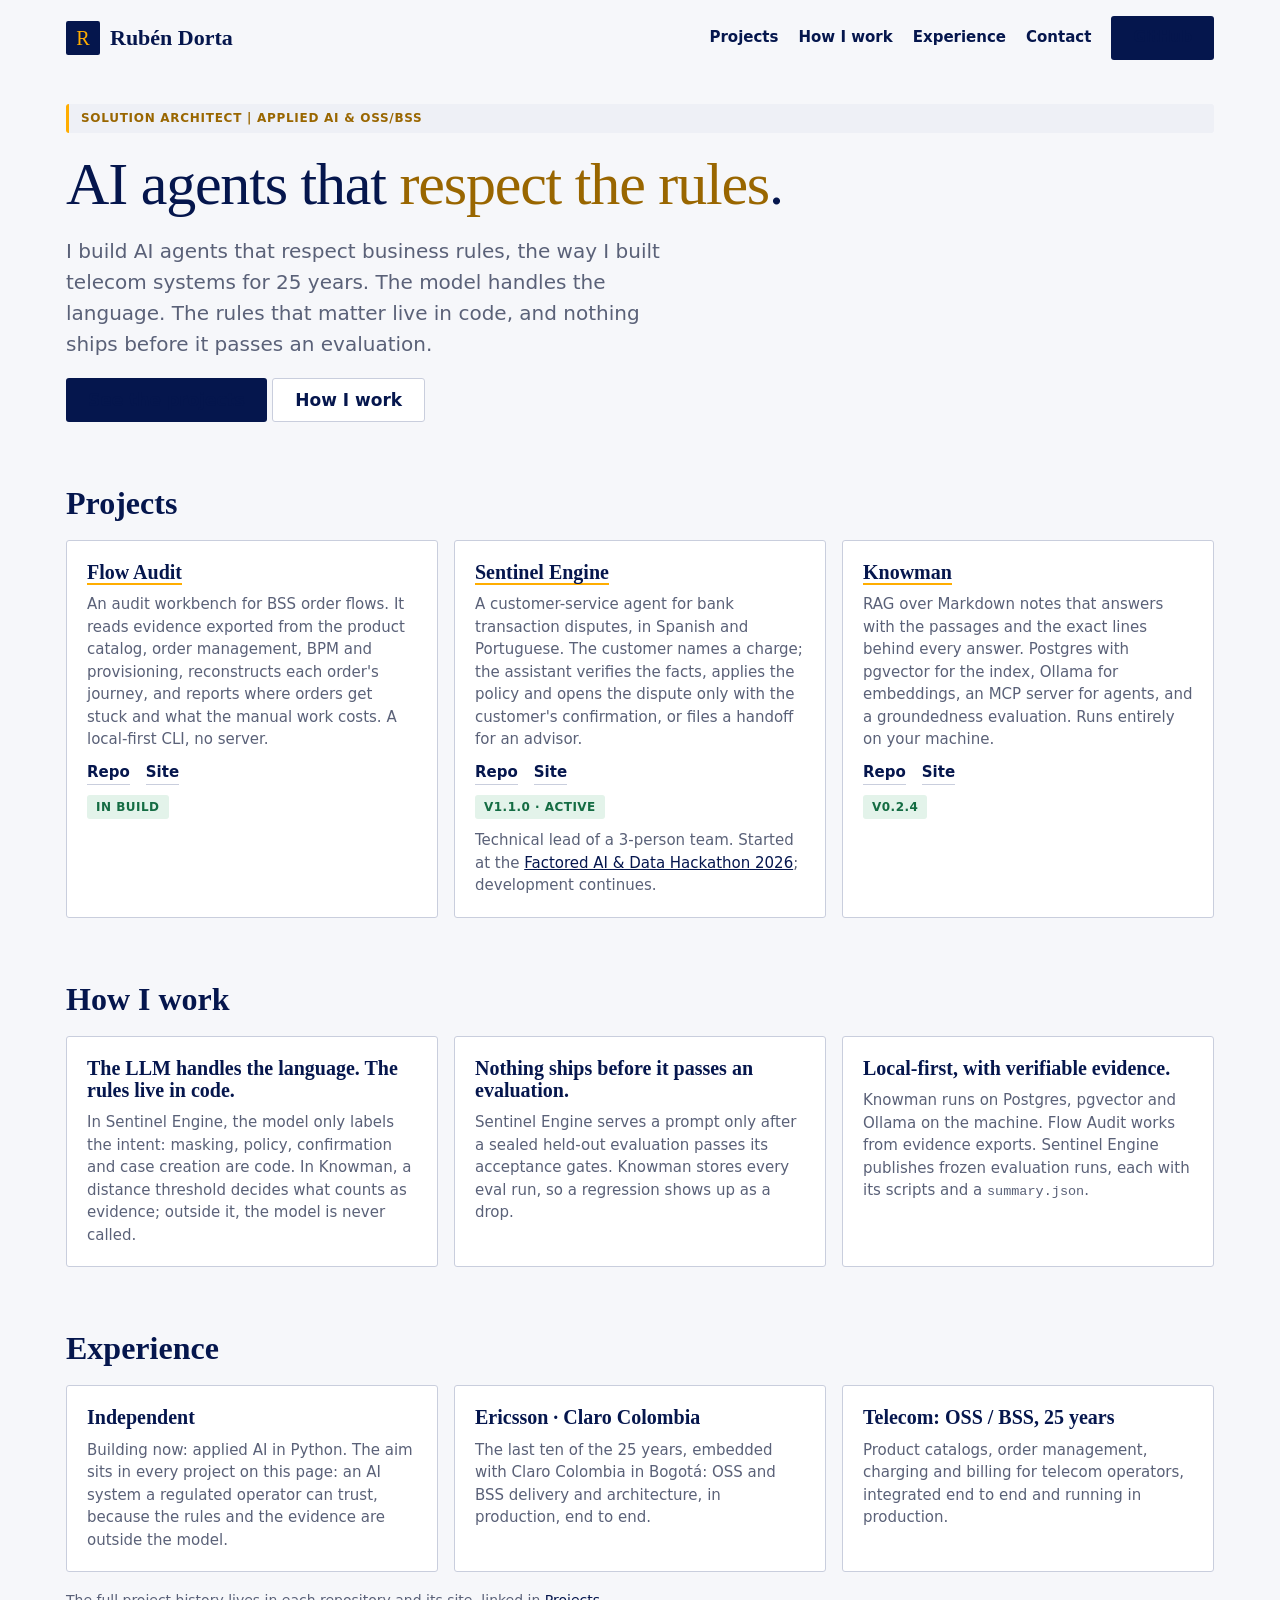
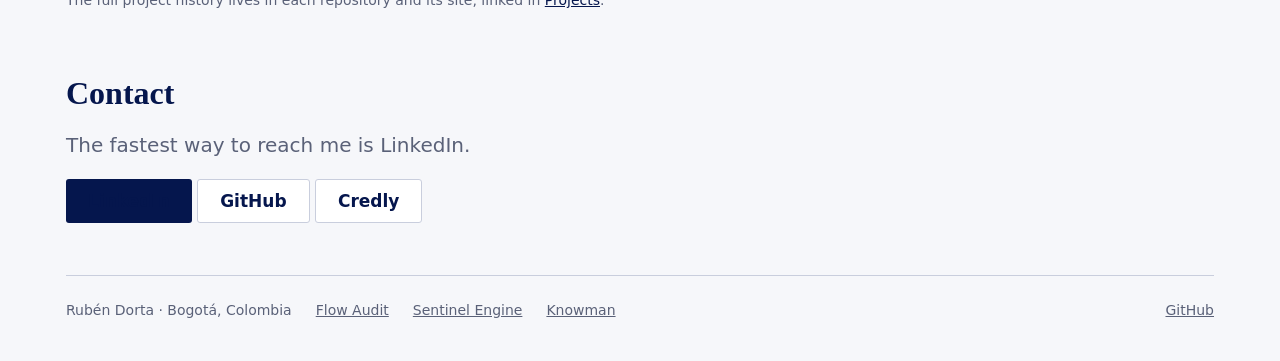
==== index.html @ 0e686899 "fix: correct paths, card order and wording on the personal site Review fixes: the README referenced " ====
<!doctype html>
<html lang="en">
<head>
<meta charset="utf-8">
<meta name="viewport" content="width=device-width, initial-scale=1">
<title>Rubén Dorta · Solution Architect | Applied AI &amp; OSS/BSS</title>
<meta name="description" content="Solution Architect in Bogotá. 25 years of telecom OSS/BSS behind AI agents, RAG systems and evaluations in Python: the model handles the language, the rules live in code.">
<meta name="color-scheme" content="light dark">
<link rel="icon" href="favicon.svg" type="image/svg+xml">
<link rel="stylesheet" href="style.css">
</head>
<body>
<a class="skip" href="#main">Skip to content</a>
<div class="wrap">
  <header class="top">
    <a class="logo" href="index.html"><img src="favicon.svg" width="34" height="34" alt="">Rubén Dorta</a>
    <nav aria-label="Main"><a href="#projects">Projects</a><a href="#how">How I work</a><a href="#experience">Experience</a><a href="#contact">Contact</a><a class="cta" href="https://github.com/rdorta27">GitHub</a></nav>
  </header>

  <main id="main">
    <section id="home">
      <span class="eyebrow">Solution Architect | Applied AI &amp; OSS/BSS</span>
      <h1>AI agents that <span>respect the rules</span>.</h1>
      <p class="lead">I build AI agents that respect business rules, the way I built telecom systems for 25 years. The model handles the language. The rules that matter live in code, and nothing ships before it passes an evaluation.</p>
      <div class="row">
        <a class="btn" href="#projects">See the projects</a>
        <a class="btn alt" href="#how">How I work</a>
      </div>
    </section>

    <section id="projects" aria-labelledby="projects-h">
      <h2 id="projects-h">Projects</h2>
      <div class="grid two">
        <article class="card project">
          <h3><a href="https://github.com/rdorta27/flow-audit">Flow Audit</a></h3>
          <p>An audit workbench for BSS order flows. It reads evidence exported from the product catalog, order management, BPM and provisioning, reconstructs each order's journey, and reports where orders get stuck and what the manual work costs. A local-first CLI, no server.</p>
          <div class="links"><a href="https://github.com/rdorta27/flow-audit">Repo</a><a href="https://rdorta27.github.io/flow-audit-site/">Site</a></div>
          <span class="status">In build</span>
        </article>
        <article class="card project">
          <h3><a href="https://github.com/rdorta27/sentinel-engine">Sentinel Engine</a></h3>
          <p>A customer-service agent for bank transaction disputes, in Spanish and Portuguese. The customer names a charge; the assistant verifies the facts, applies the policy and opens the dispute only with the customer's confirmation, or files a handoff for an advisor.</p>
          <div class="links"><a href="https://github.com/rdorta27/sentinel-engine">Repo</a><a href="https://rdorta27.github.io/sentinel-engine-site/">Site</a></div>
          <span class="status">v1.1.0 · active</span>
          <p class="note">Technical lead of a 3-person team. Started at the <a href="https://github.com/rdorta27/factored-hackathon-2026-sentinel-engine">Factored AI &amp; Data Hackathon 2026</a>; development continues.</p>
        </article>
        <article class="card project">
          <h3><a href="https://github.com/rdorta27/knowman">Knowman</a></h3>
          <p>RAG over Markdown notes that answers with the passages and the exact lines behind every answer. Postgres with pgvector for the index, Ollama for embeddings, an MCP server for agents, and a groundedness evaluation. Runs entirely on your machine.</p>
          <div class="links"><a href="https://github.com/rdorta27/knowman">Repo</a><a href="https://rdorta27.github.io/knowman-site/">Site</a></div>
          <span class="status">v0.2.4</span>
        </article>
      </div>
    </section>

    <section id="how" aria-labelledby="how-h">
      <h2 id="how-h">How I work</h2>
      <div class="grid">
        <div class="card">
          <h3>The LLM handles the language. The rules live in code.</h3>
          <p>In Sentinel Engine, the model only labels the intent: masking, policy, confirmation and case creation are code. In Knowman, a distance threshold decides what counts as evidence; outside it, the model is never called.</p>
        </div>
        <div class="card">
          <h3>Nothing ships before it passes an evaluation.</h3>
          <p>Sentinel Engine serves a prompt only after a sealed held-out evaluation passes its acceptance gates. Knowman stores every eval run, so a regression shows up as a drop.</p>
        </div>
        <div class="card">
          <h3>Local-first, with verifiable evidence.</h3>
          <p>Knowman runs on Postgres, pgvector and Ollama on the machine. Flow Audit works from evidence exports. Sentinel Engine publishes frozen evaluation runs, each with its scripts and a <code>summary.json</code>.</p>
        </div>
      </div>
    </section>

    <section id="experience" aria-labelledby="experience-h">
      <h2 id="experience-h">Experience</h2>
      <div class="grid two">
        <div class="card">
          <h3>Independent</h3>
          <p>Building now: applied AI in Python. The aim sits in every project on this page: an AI system a regulated operator can trust, because the rules and the evidence are outside the model.</p>
        </div>
        <div class="card">
          <h3>Ericsson · Claro Colombia</h3>
          <p>The last ten of the 25 years, embedded with Claro Colombia in Bogotá: OSS and BSS delivery and architecture, in production, end to end.</p>
        </div>
        <div class="card">
          <h3>Telecom: OSS / BSS, 25 years</h3>
          <p>Product catalogs, order management, charging and billing for telecom operators, integrated end to end and running in production.</p>
        </div>
      </div>
      <p class="note">The full project history lives in each repository and its site, linked in <a href="#projects">Projects</a>.</p>
    </section>

    <section id="contact" aria-labelledby="contact-h">
      <h2 id="contact-h">Contact</h2>
      <p class="lead">The fastest way to reach me is LinkedIn.</p>
      <div class="row">
        <a class="btn" href="https://www.linkedin.com/in/ruben-a-dorta/">LinkedIn</a>
        <a class="btn alt" href="https://github.com/rdorta27">GitHub</a>
        <a class="btn alt" href="https://www.credly.com/users/ruben-dorta/badges">Credly</a>
      </div>
    </section>
  </main>

  <footer>
    <span>Rubén Dorta · Bogotá, Colombia</span>
    <a href="https://github.com/rdorta27/flow-audit">Flow Audit</a>
    <a href="https://github.com/rdorta27/sentinel-engine">Sentinel Engine</a>
    <a href="https://github.com/rdorta27/knowman">Knowman</a>
    <a class="grow" href="https://github.com/rdorta27">GitHub</a>
  </footer>
</div>
</body>
</html>
---- style.css ----
/* Personal site of Rubén Dorta.
   Shared visual language with flow-audit-site, sentinel-engine-site and knowman-site:
   same layout classes (wrap, top, hero, card, grid, eyebrow, btn, footer), serif headings,
   cards on a soft background, dark mode. Palette follows the knowman brand tokens
   (navy + yellow, sharp corners). No build, no JavaScript. */

:root {
  --bg: #f6f7fa; --card: #ffffff; --ink: #05164d; --muted: #5a6178;
  --line: #eef0f6; --line-strong: #c9cedd; --brand: #05164d; --brand-ink: #05164d;
  --tint: #eef0f6; --accent: #996600; --action: #ffad00; --on-action: #05164d;
  --ok: #146c43; --ok-bg: #e3f3ea;
  --serif: Georgia, "Times New Roman", serif;
  --sans: "Public Sans", system-ui, -apple-system, "Segoe UI", Roboto, "Helvetica Neue", Arial, sans-serif;
  --mono: ui-monospace, SFMono-Regular, Menlo, Consolas, monospace;
}
@media (prefers-color-scheme: dark) {
  :root:not([data-theme="light"]) {
    --bg: #05164d; --card: #0c1f66; --ink: #ffffff; --muted: #b4bddb;
    --line: #16337d; --line-strong: #2a4590; --brand: #ffad00; --brand-ink: #ffad00;
    --tint: #0a1a52; --accent: #ffad00; --action: #ffad00; --on-action: #05164d;
    --ok: #6fd6a2; --ok-bg: #0f3a28;
  }
}
*, *::before, *::after { box-sizing: border-box; }
html { scroll-behavior: smooth; }
body { margin: 0; background: var(--bg); color: var(--ink); font: 17px/1.55 var(--sans); }
a { color: var(--brand); }
a:hover { color: var(--brand-ink); }
:focus-visible { outline: 3px solid var(--action); outline-offset: 2px; }
.skip { position: absolute; left: -999px; top: 8px; background: var(--brand); color: var(--on-action); padding: 8px 14px; z-index: 10; }
.skip:focus { left: 8px; }
.wrap { max-width: 1180px; margin: 0 auto; padding: 0 16px; }
header.top { display: flex; align-items: center; gap: 12px 20px; padding: 16px 0; flex-wrap: wrap; }
.logo { display: flex; align-items: center; gap: 10px; font: 600 22px var(--serif); color: var(--ink); text-decoration: none; }
nav { margin-left: auto; display: flex; gap: 6px 20px; flex-wrap: wrap; font-weight: 600; font-size: 15px; align-items: center; }
nav a { text-decoration: none; padding: 8px 0; }
nav a.cta, .btn { display: inline-flex; align-items: center; min-height: 44px; padding: 0 22px; border-radius: 3px; background: var(--brand); color: var(--on-action); font-weight: 700; text-decoration: none; }
nav a.cta:hover, .btn:hover { color: var(--on-action); filter: brightness(1.08); }
.btn.alt { background: var(--card); color: var(--ink); border: 1px solid var(--line-strong); font-weight: 600; }
.btn.alt:hover { color: var(--ink); }
.eyebrow { display: inline-block; font-size: 12px; font-weight: 700; letter-spacing: .06em; text-transform: uppercase; padding: 5px 12px; border-radius: 3px; background: var(--tint); color: var(--accent); border-left: 3px solid var(--action); }
h1, h2, h3 { font-family: var(--serif); line-height: 1.12; margin: 0; }
h1 { font-weight: 500; font-size: clamp(36px, 7vw, 60px); letter-spacing: -.02em; }
h1 span { color: var(--accent); }
h2 { font-weight: 600; font-size: clamp(26px, 4vw, 32px); }
h3 { font-size: 20px; font-weight: 600; }
.lead { font-size: 20px; color: var(--muted); max-width: 620px; margin: 0; }
section { padding: 28px 0 36px; display: flex; flex-direction: column; gap: 18px; }
.grid { display: grid; grid-template-columns: repeat(auto-fit, minmax(260px, 1fr)); gap: 16px; }
.grid.two { grid-template-columns: repeat(auto-fit, minmax(300px, 1fr)); }
.card { background: var(--card); border: 1px solid var(--line-strong); border-radius: 3px; padding: 20px; display: flex; flex-direction: column; gap: 10px; min-width: 0; }
.card p { margin: 0; color: var(--muted); font-size: 15px; line-height: 1.5; }
.card h3 { font-size: 20px; }
.card h3 a { color: var(--ink); text-decoration: none; border-bottom: 2px solid var(--action); }
.card h3 a:hover { color: var(--brand-ink); }
.card .links { display: flex; gap: 16px; font-weight: 600; font-size: 15px; }
.card .links a { text-decoration: none; border-bottom: 1px solid var(--line-strong); }
.status { align-self: flex-start; font-size: 12px; font-weight: 700; letter-spacing: .04em; text-transform: uppercase; padding: 3px 9px; border-radius: 3px; background: var(--ok-bg); color: var(--ok); }
code { font-family: var(--mono); font-size: .9em; overflow-wrap: anywhere; }
.note { font-size: 14px; color: var(--muted); margin: 0; }
footer { border-top: 1px solid var(--line-strong); margin-top: 16px; padding: 24px 0 40px; display: flex; gap: 12px 24px; flex-wrap: wrap; font-size: 14px; color: var(--muted); }
footer a { color: var(--muted); }
footer a:hover { color: var(--brand-ink); }
footer .grow { margin-left: auto; }
@media (max-width: 520px) { .grow { margin-left: 0; } .lead { font-size: 18px; } }
@media (prefers-reduced-motion: reduce) { html { scroll-behavior: auto; } }
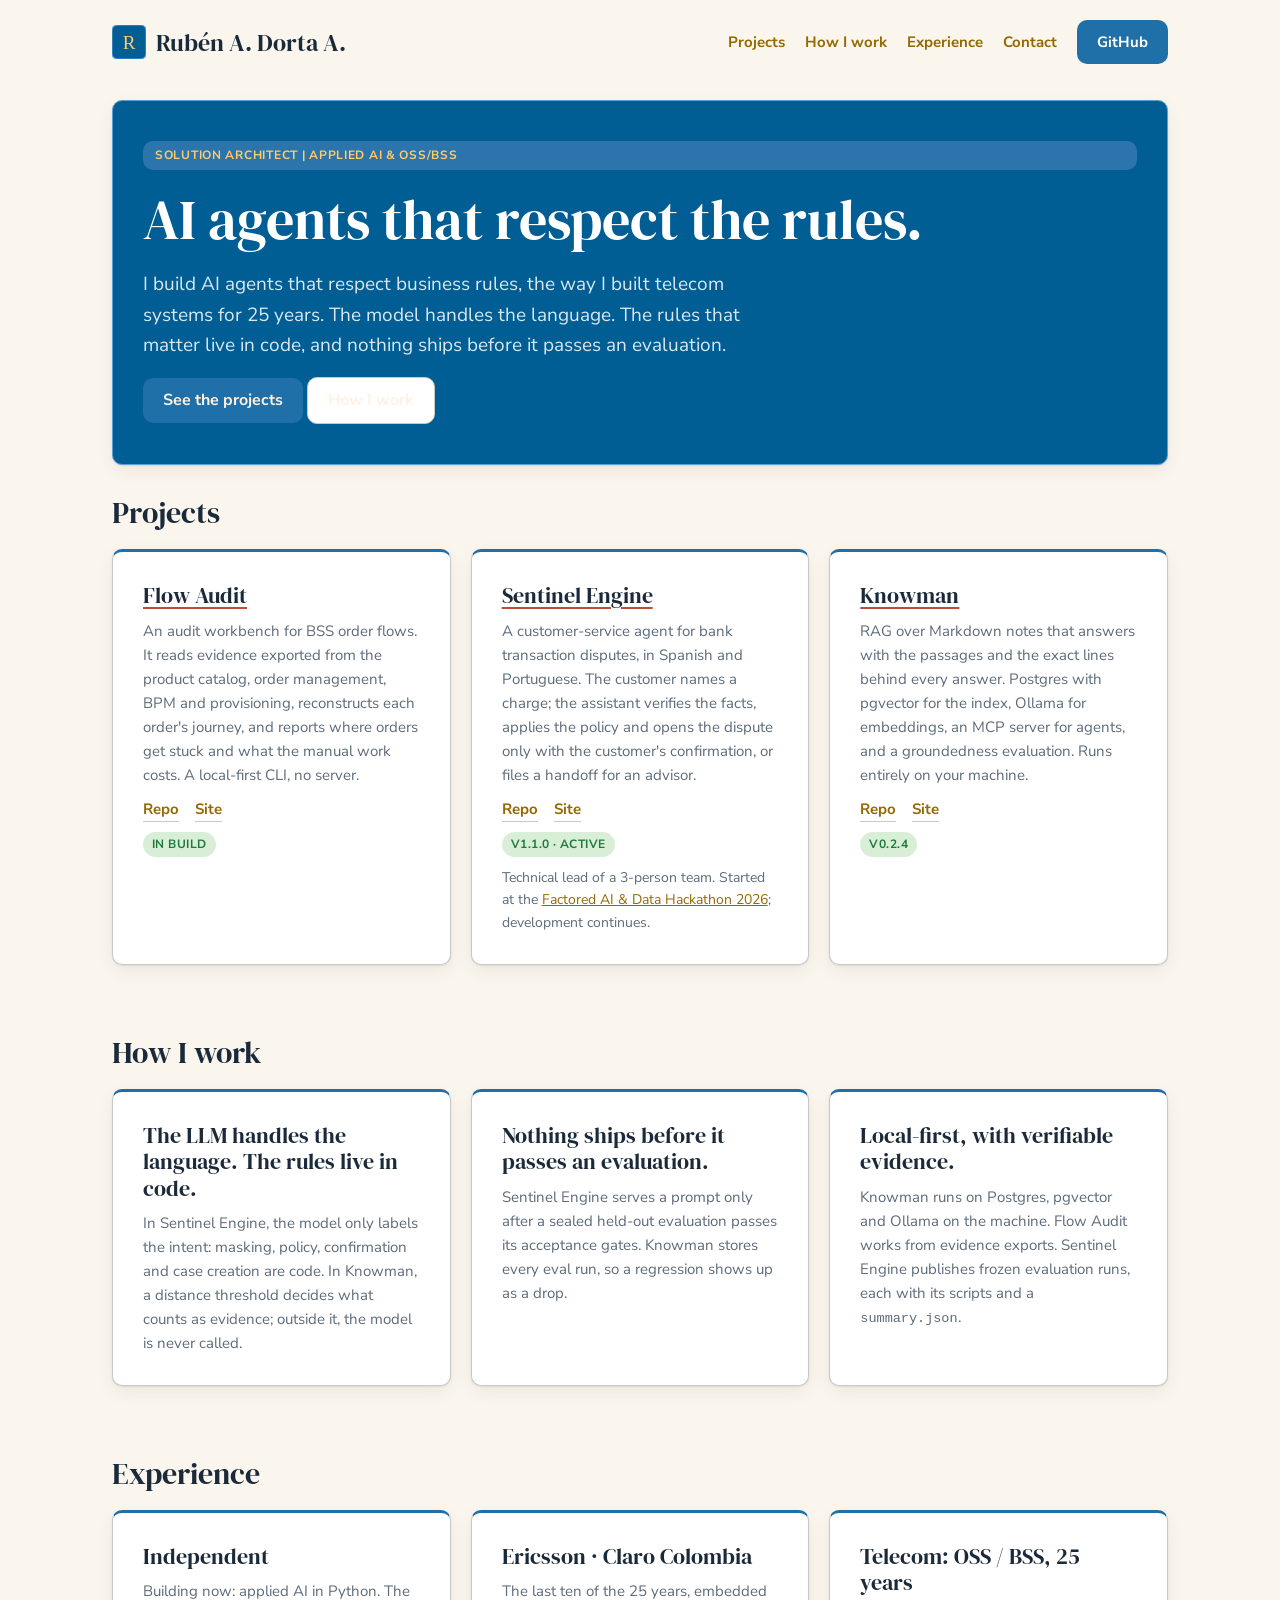
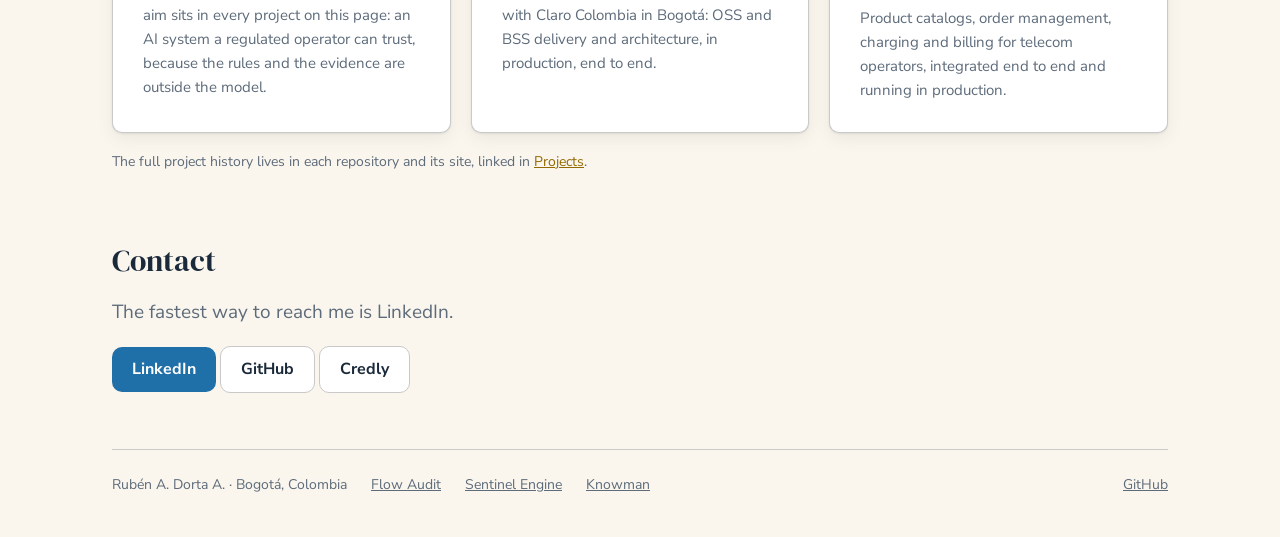
==== commit 1f5cf4cc: "fix: show the full name Rubén A. Dorta A The name now appears as Rubén A. Dorta A. everywhere the si" ====
--- a/index.html
+++ b/index.html
@@ -3,7 +3,7 @@
 <head>
 <meta charset="utf-8">
 <meta name="viewport" content="width=device-width, initial-scale=1">
-<title>Rubén Dorta · Solution Architect | Applied AI &amp; OSS/BSS</title>
+<title>Rubén A. Dorta A. · Solution Architect | Applied AI &amp; OSS/BSS</title>
 <meta name="description" content="Solution Architect in Bogotá. 25 years of telecom OSS/BSS behind AI agents, RAG systems and evaluations in Python: the model handles the language, the rules live in code.">
 <meta name="color-scheme" content="light dark">
 <link rel="icon" href="favicon.svg" type="image/svg+xml">
@@ -13,7 +13,7 @@
 <a class="skip" href="#main">Skip to content</a>
 <div class="wrap">
   <header class="top">
-    <a class="logo" href="index.html"><img src="favicon.svg" width="34" height="34" alt="">Rubén Dorta</a>
+    <a class="logo" href="index.html"><img src="favicon.svg" width="34" height="34" alt="">Rubén A. Dorta A.</a>
     <nav aria-label="Main"><a href="#projects">Projects</a><a href="#how">How I work</a><a href="#experience">Experience</a><a href="#contact">Contact</a><a class="cta" href="https://github.com/rdorta27">GitHub</a></nav>
   </header>
 
@@ -102,7 +102,7 @@
   </main>
 
   <footer>
-    <span>Rubén Dorta · Bogotá, Colombia</span>
+    <span>Rubén A. Dorta A. · Bogotá, Colombia</span>
     <a href="https://github.com/rdorta27/flow-audit">Flow Audit</a>
     <a href="https://github.com/rdorta27/sentinel-engine">Sentinel Engine</a>
     <a href="https://github.com/rdorta27/knowman">Knowman</a>
--- a/style.css
+++ b/style.css
@@ -1,66 +1,119 @@
 /* Personal site of Rubén Dorta.
-   Shared visual language with flow-audit-site, sentinel-engine-site and knowman-site:
-   same layout classes (wrap, top, hero, card, grid, eyebrow, btn, footer), serif headings,
-   cards on a soft background, dark mode. Palette follows the knowman brand tokens
-   (navy + yellow, sharp corners). No build, no JavaScript. */
+   Theme: "Mediterráneo", from Theme Studio (~/theme-studio, core/www/styles/themes/mediterraneo.css).
+   Palette by Theme Studio: cream background, tile blue, terracotta and gold; the hero carries
+   the theme's color view (azulejo deep blue #005e94). Dark mode from the theme's dark view.
+   Fonts: DM Serif Display (headings, 400) and Nunito Sans (body), OFL, served from fonts/. */
+
+@font-face {
+  font-family: "DM Serif Display";
+  font-style: normal;
+  font-weight: 400;
+  font-display: swap;
+  src: url("fonts/dm-serif-display/dm-serif-display-400.woff2") format("woff2");
+}
+@font-face {
+  font-family: "Nunito Sans";
+  font-style: normal;
+  font-weight: 400;
+  font-display: swap;
+  src: url("fonts/nunito-sans/nunito-sans-400.woff2") format("woff2");
+}
+@font-face {
+  font-family: "Nunito Sans";
+  font-style: normal;
+  font-weight: 700;
+  font-display: swap;
+  src: url("fonts/nunito-sans/nunito-sans-700.woff2") format("woff2");
+}
 
 :root {
-  --bg: #f6f7fa; --card: #ffffff; --ink: #05164d; --muted: #5a6178;
-  --line: #eef0f6; --line-strong: #c9cedd; --brand: #05164d; --brand-ink: #05164d;
-  --tint: #eef0f6; --accent: #996600; --action: #ffad00; --on-action: #05164d;
-  --ok: #146c43; --ok-bg: #e3f3ea;
-  --serif: Georgia, "Times New Roman", serif;
-  --sans: "Public Sans", system-ui, -apple-system, "Segoe UI", Roboto, "Helvetica Neue", Arial, sans-serif;
-  --mono: ui-monospace, SFMono-Regular, Menlo, Consolas, monospace;
+  --bg: #faf6ee; --card: #ffffff; --ink: #1b2a3a; --muted: #5d6b7a;
+  --line: #c9c9c9; --line-strong: #939393;
+  --brand: #1f6fa8; --brand-hover: #0d669f; --on-brand: #ffffff;
+  --deep: #005e94; --deep-card: #2c74ac; --deep-border: #5c9ed8;
+  --accent: #936900; --accent-hover: #805b00; --tile-accent: #fff2e3;
+  --secondary: #bd4d36;
+  --ok: #1f7a3d; --ok-bg: #d9eed7;
+  --focus: #936900;
+  --serif: "DM Serif Display", Georgia, serif;
+  --sans: "Nunito Sans", system-ui, -apple-system, "Segoe UI", Roboto, Arial, sans-serif;
+  --mono: ui-monospace, "Liberation Mono", Menlo, Consolas, monospace;
+  --radius: 10px;
+  --shadow: 0 1px 2px rgba(0, 0, 0, 0.08), 0 6px 18px rgba(0, 0, 0, 0.06);
+  --shadow-strong: 0 2px 4px rgba(0, 0, 0, 0.10), 0 12px 32px rgba(0, 0, 0, 0.10);
 }
 @media (prefers-color-scheme: dark) {
   :root:not([data-theme="light"]) {
-    --bg: #05164d; --card: #0c1f66; --ink: #ffffff; --muted: #b4bddb;
-    --line: #16337d; --line-strong: #2a4590; --brand: #ffad00; --brand-ink: #ffad00;
-    --tint: #0a1a52; --accent: #ffad00; --action: #ffad00; --on-action: #05164d;
-    --ok: #6fd6a2; --ok-bg: #0f3a28;
+    --bg: #10202e; --card: #182c3d; --ink: #f3ece0; --muted: #b1c1d4;
+    --line: #3a4a59; --line-strong: #6a7a8b;
+    --brand: #5fa8d8; --brand-hover: #68b1e1; --on-brand: #000000;
+    --deep: #005e94; --deep-card: #2c74ac; --deep-border: #97ccff;
+    --accent: #f2c14e; --accent-hover: #fac855; --tile-accent: #43321a;
+    --secondary: #e07a5f;
+    --ok: #4ca360; --ok-bg: #283929;
+    --focus: #f2c14e;
+    --shadow: none; --shadow-strong: none;
   }
 }
 *, *::before, *::after { box-sizing: border-box; }
 html { scroll-behavior: smooth; }
-body { margin: 0; background: var(--bg); color: var(--ink); font: 17px/1.55 var(--sans); }
-a { color: var(--brand); }
-a:hover { color: var(--brand-ink); }
-:focus-visible { outline: 3px solid var(--action); outline-offset: 2px; }
-.skip { position: absolute; left: -999px; top: 8px; background: var(--brand); color: var(--on-action); padding: 8px 14px; z-index: 10; }
+body { margin: 0; background: var(--bg); color: var(--ink); font: 400 16px/1.6 var(--sans); }
+::selection { background: #f2bd58; }
+a { color: var(--accent); }
+a:hover { color: var(--accent-hover); }
+:focus-visible { outline: 2px solid var(--focus); outline-offset: 2px; }
+.skip { position: absolute; left: -999px; top: 8px; background: var(--brand); color: var(--on-brand); padding: 8px 14px; border-radius: var(--radius); z-index: 10; }
 .skip:focus { left: 8px; }
-.wrap { max-width: 1180px; margin: 0 auto; padding: 0 16px; }
-header.top { display: flex; align-items: center; gap: 12px 20px; padding: 16px 0; flex-wrap: wrap; }
-.logo { display: flex; align-items: center; gap: 10px; font: 600 22px var(--serif); color: var(--ink); text-decoration: none; }
+.wrap { max-width: 1120px; margin: 0 auto; padding: 0 32px; }
+@media (max-width: 520px) { .wrap { padding: 0 16px; } }
+
+header.top { display: flex; align-items: center; gap: 12px 20px; padding: 20px 0; flex-wrap: wrap; }
+.logo { display: flex; align-items: center; gap: 10px; font: 400 24px var(--serif); color: var(--ink); text-decoration: none; }
 nav { margin-left: auto; display: flex; gap: 6px 20px; flex-wrap: wrap; font-weight: 600; font-size: 15px; align-items: center; }
 nav a { text-decoration: none; padding: 8px 0; }
-nav a.cta, .btn { display: inline-flex; align-items: center; min-height: 44px; padding: 0 22px; border-radius: 3px; background: var(--brand); color: var(--on-action); font-weight: 700; text-decoration: none; }
-nav a.cta:hover, .btn:hover { color: var(--on-action); filter: brightness(1.08); }
-.btn.alt { background: var(--card); color: var(--ink); border: 1px solid var(--line-strong); font-weight: 600; }
-.btn.alt:hover { color: var(--ink); }
-.eyebrow { display: inline-block; font-size: 12px; font-weight: 700; letter-spacing: .06em; text-transform: uppercase; padding: 5px 12px; border-radius: 3px; background: var(--tint); color: var(--accent); border-left: 3px solid var(--action); }
-h1, h2, h3 { font-family: var(--serif); line-height: 1.12; margin: 0; }
-h1 { font-weight: 500; font-size: clamp(36px, 7vw, 60px); letter-spacing: -.02em; }
-h1 span { color: var(--accent); }
-h2 { font-weight: 600; font-size: clamp(26px, 4vw, 32px); }
-h3 { font-size: 20px; font-weight: 600; }
-.lead { font-size: 20px; color: var(--muted); max-width: 620px; margin: 0; }
-section { padding: 28px 0 36px; display: flex; flex-direction: column; gap: 18px; }
-.grid { display: grid; grid-template-columns: repeat(auto-fit, minmax(260px, 1fr)); gap: 16px; }
+nav a.cta, .btn { display: inline-flex; align-items: center; min-height: 44px; padding: 10px 20px; border-radius: var(--radius); background: var(--brand); color: var(--on-brand); font-weight: 700; text-decoration: none; }
+nav a.cta:hover, .btn:hover { background: var(--brand-hover); color: var(--on-brand); }
+.btn.alt { background: var(--card); color: var(--ink); border: 1px solid var(--line); font-weight: 600; }
+.btn.alt:hover { color: var(--ink); border-color: var(--line-strong); }
+
+.eyebrow { display: inline-block; font-size: 12px; font-weight: 700; letter-spacing: .06em; text-transform: uppercase; padding: 5px 12px; border-radius: var(--radius); background: var(--tile-accent); color: var(--accent); }
+h1, h2, h3 { font-family: var(--serif); font-weight: 400; line-height: 1.2; margin: 0; }
+h1 { font-size: clamp(34px, 6vw, 56px); }
+h2 { font-size: clamp(26px, 4vw, 30px); }
+h3 { font-size: 20px; }
+.lead { font-size: 19px; color: var(--muted); max-width: 620px; margin: 0; }
+section { padding: 30px 0 40px; display: flex; flex-direction: column; gap: 18px; }
+
+/* Hero: the theme's color view — the deep azulejo band */
+#home {
+  background: var(--deep); color: #ffffff; border: 1px solid var(--deep-border);
+  border-radius: var(--radius); box-shadow: var(--shadow);
+  margin-top: 16px; padding: 40px 30px; gap: 16px;
+}
+#home .lead { color: #ffffff; opacity: .85; }
+#home a { color: var(--tile-accent); }
+#home a:hover { color: #fff5ea; }
+#home .eyebrow { background: var(--deep-card); color: #ffcb6b; }
+
+.grid { display: grid; grid-template-columns: repeat(auto-fit, minmax(260px, 1fr)); gap: 20px; }
 .grid.two { grid-template-columns: repeat(auto-fit, minmax(300px, 1fr)); }
-.card { background: var(--card); border: 1px solid var(--line-strong); border-radius: 3px; padding: 20px; display: flex; flex-direction: column; gap: 10px; min-width: 0; }
-.card p { margin: 0; color: var(--muted); font-size: 15px; line-height: 1.5; }
-.card h3 { font-size: 20px; }
-.card h3 a { color: var(--ink); text-decoration: none; border-bottom: 2px solid var(--action); }
-.card h3 a:hover { color: var(--brand-ink); }
-.card .links { display: flex; gap: 16px; font-weight: 600; font-size: 15px; }
-.card .links a { text-decoration: none; border-bottom: 1px solid var(--line-strong); }
-.status { align-self: flex-start; font-size: 12px; font-weight: 700; letter-spacing: .04em; text-transform: uppercase; padding: 3px 9px; border-radius: 3px; background: var(--ok-bg); color: var(--ok); }
+.card { background: var(--card); border: 1px solid var(--line); border-top: 3px solid var(--brand); border-radius: var(--radius); padding: 30px; display: flex; flex-direction: column; gap: 10px; min-width: 0; box-shadow: var(--shadow); }
+.card p { margin: 0; color: var(--muted); font-size: 15px; line-height: 1.6; }
+.card h3 { font-size: 22px; }
+.card h3 a { color: var(--ink); text-decoration: underline; text-decoration-color: var(--secondary); text-decoration-thickness: 2px; text-underline-offset: 4px; }
+.card h3 a:hover { color: var(--accent); }
+.card .links { display: flex; gap: 16px; font-weight: 700; font-size: 15px; }
+.card .links a { text-decoration: none; border-bottom: 1px solid var(--line); }
+.card .links a:hover { border-bottom-color: var(--accent); }
+.card p.note { font-size: 14px; }
+.card p.note a { text-decoration: underline; }
+.status { align-self: flex-start; font-size: 12px; font-weight: 700; letter-spacing: .04em; text-transform: uppercase; padding: 3px 9px; border-radius: 999px; background: var(--ok-bg); color: var(--ok); }
 code { font-family: var(--mono); font-size: .9em; overflow-wrap: anywhere; }
 .note { font-size: 14px; color: var(--muted); margin: 0; }
-footer { border-top: 1px solid var(--line-strong); margin-top: 16px; padding: 24px 0 40px; display: flex; gap: 12px 24px; flex-wrap: wrap; font-size: 14px; color: var(--muted); }
+
+footer { border-top: 1px solid var(--line); margin-top: 16px; padding: 24px 0 40px; display: flex; gap: 12px 24px; flex-wrap: wrap; font-size: 14px; color: var(--muted); }
 footer a { color: var(--muted); }
-footer a:hover { color: var(--brand-ink); }
+footer a:hover { color: var(--accent); }
 footer .grow { margin-left: auto; }
-@media (max-width: 520px) { .grow { margin-left: 0; } .lead { font-size: 18px; } }
+@media (max-width: 520px) { .grow { margin-left: 0; } .lead { font-size: 17px; } }
 @media (prefers-reduced-motion: reduce) { html { scroll-behavior: auto; } }
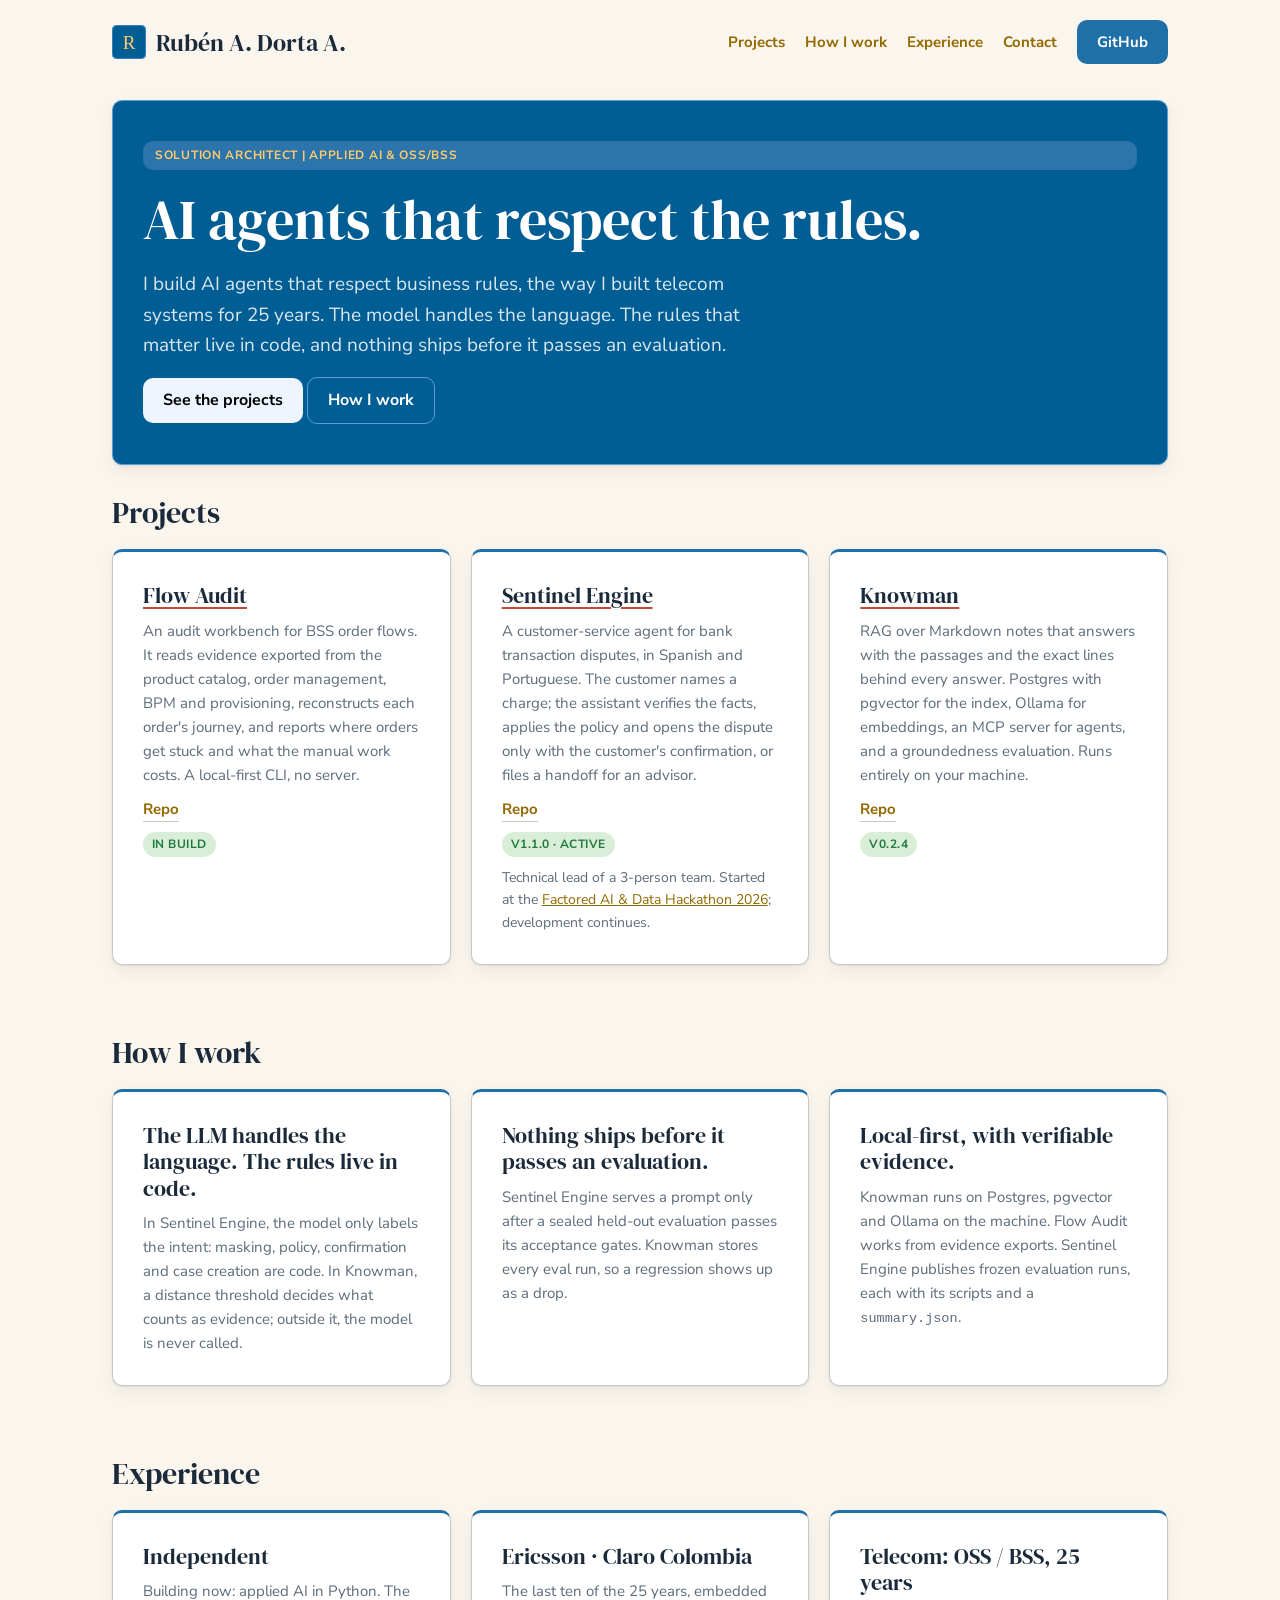
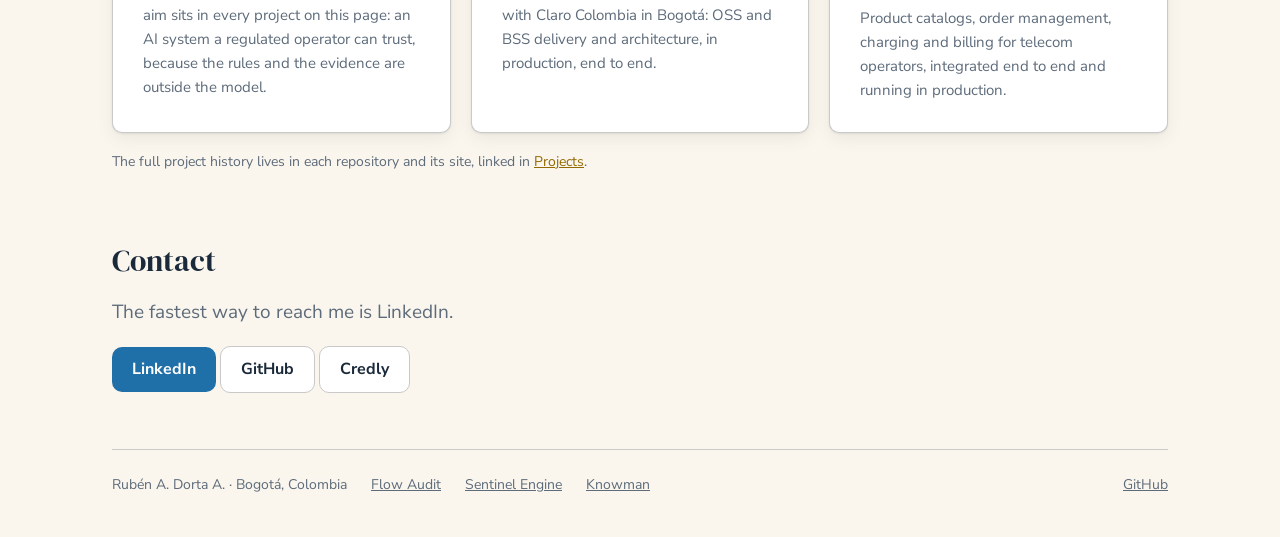
==== commit 6c183180: "fix: hero buttons and project title links In dark mode the hero secondary button sat nearly invisibl" ====
--- a/index.html
+++ b/index.html
@@ -32,22 +32,22 @@
       <h2 id="projects-h">Projects</h2>
       <div class="grid two">
         <article class="card project">
-          <h3><a href="https://github.com/rdorta27/flow-audit">Flow Audit</a></h3>
+          <h3><a href="https://rdorta27.github.io/flow-audit-site/">Flow Audit</a></h3>
           <p>An audit workbench for BSS order flows. It reads evidence exported from the product catalog, order management, BPM and provisioning, reconstructs each order's journey, and reports where orders get stuck and what the manual work costs. A local-first CLI, no server.</p>
-          <div class="links"><a href="https://github.com/rdorta27/flow-audit">Repo</a><a href="https://rdorta27.github.io/flow-audit-site/">Site</a></div>
+          <div class="links"><a href="https://github.com/rdorta27/flow-audit">Repo</a></div>
           <span class="status">In build</span>
         </article>
         <article class="card project">
-          <h3><a href="https://github.com/rdorta27/sentinel-engine">Sentinel Engine</a></h3>
+          <h3><a href="https://rdorta27.github.io/sentinel-engine-site/">Sentinel Engine</a></h3>
           <p>A customer-service agent for bank transaction disputes, in Spanish and Portuguese. The customer names a charge; the assistant verifies the facts, applies the policy and opens the dispute only with the customer's confirmation, or files a handoff for an advisor.</p>
-          <div class="links"><a href="https://github.com/rdorta27/sentinel-engine">Repo</a><a href="https://rdorta27.github.io/sentinel-engine-site/">Site</a></div>
+          <div class="links"><a href="https://github.com/rdorta27/sentinel-engine">Repo</a></div>
           <span class="status">v1.1.0 · active</span>
           <p class="note">Technical lead of a 3-person team. Started at the <a href="https://github.com/rdorta27/factored-hackathon-2026-sentinel-engine">Factored AI &amp; Data Hackathon 2026</a>; development continues.</p>
         </article>
         <article class="card project">
-          <h3><a href="https://github.com/rdorta27/knowman">Knowman</a></h3>
+          <h3><a href="https://rdorta27.github.io/knowman-site/">Knowman</a></h3>
           <p>RAG over Markdown notes that answers with the passages and the exact lines behind every answer. Postgres with pgvector for the index, Ollama for embeddings, an MCP server for agents, and a groundedness evaluation. Runs entirely on your machine.</p>
-          <div class="links"><a href="https://github.com/rdorta27/knowman">Repo</a><a href="https://rdorta27.github.io/knowman-site/">Site</a></div>
+          <div class="links"><a href="https://github.com/rdorta27/knowman">Repo</a></div>
           <span class="status">v0.2.4</span>
         </article>
       </div>
--- a/style.css
+++ b/style.css
@@ -74,7 +74,7 @@
 nav a.cta, .btn { display: inline-flex; align-items: center; min-height: 44px; padding: 10px 20px; border-radius: var(--radius); background: var(--brand); color: var(--on-brand); font-weight: 700; text-decoration: none; }
 nav a.cta:hover, .btn:hover { background: var(--brand-hover); color: var(--on-brand); }
 .btn.alt { background: var(--card); color: var(--ink); border: 1px solid var(--line); font-weight: 600; }
-.btn.alt:hover { color: var(--ink); border-color: var(--line-strong); }
+.btn.alt:hover { background: var(--card); color: var(--ink); border-color: var(--line-strong); }
 
 .eyebrow { display: inline-block; font-size: 12px; font-weight: 700; letter-spacing: .06em; text-transform: uppercase; padding: 5px 12px; border-radius: var(--radius); background: var(--tile-accent); color: var(--accent); }
 h1, h2, h3 { font-family: var(--serif); font-weight: 400; line-height: 1.2; margin: 0; }
@@ -94,6 +94,11 @@
 #home a { color: var(--tile-accent); }
 #home a:hover { color: #fff5ea; }
 #home .eyebrow { background: var(--deep-card); color: #ffcb6b; }
+/* Buttons on the azulejo band: the theme's color-view components. */
+#home .btn { background: #eef5ff; color: #000000; }
+#home .btn:hover { background: #f0f6ff; color: #000000; }
+#home .btn.alt { background: transparent; color: #ffffff; border: 1px solid var(--deep-border); }
+#home .btn.alt:hover { background: rgba(255, 255, 255, 0.10); color: #ffffff; border-color: #ffffff; }
 
 .grid { display: grid; grid-template-columns: repeat(auto-fit, minmax(260px, 1fr)); gap: 20px; }
 .grid.two { grid-template-columns: repeat(auto-fit, minmax(300px, 1fr)); }
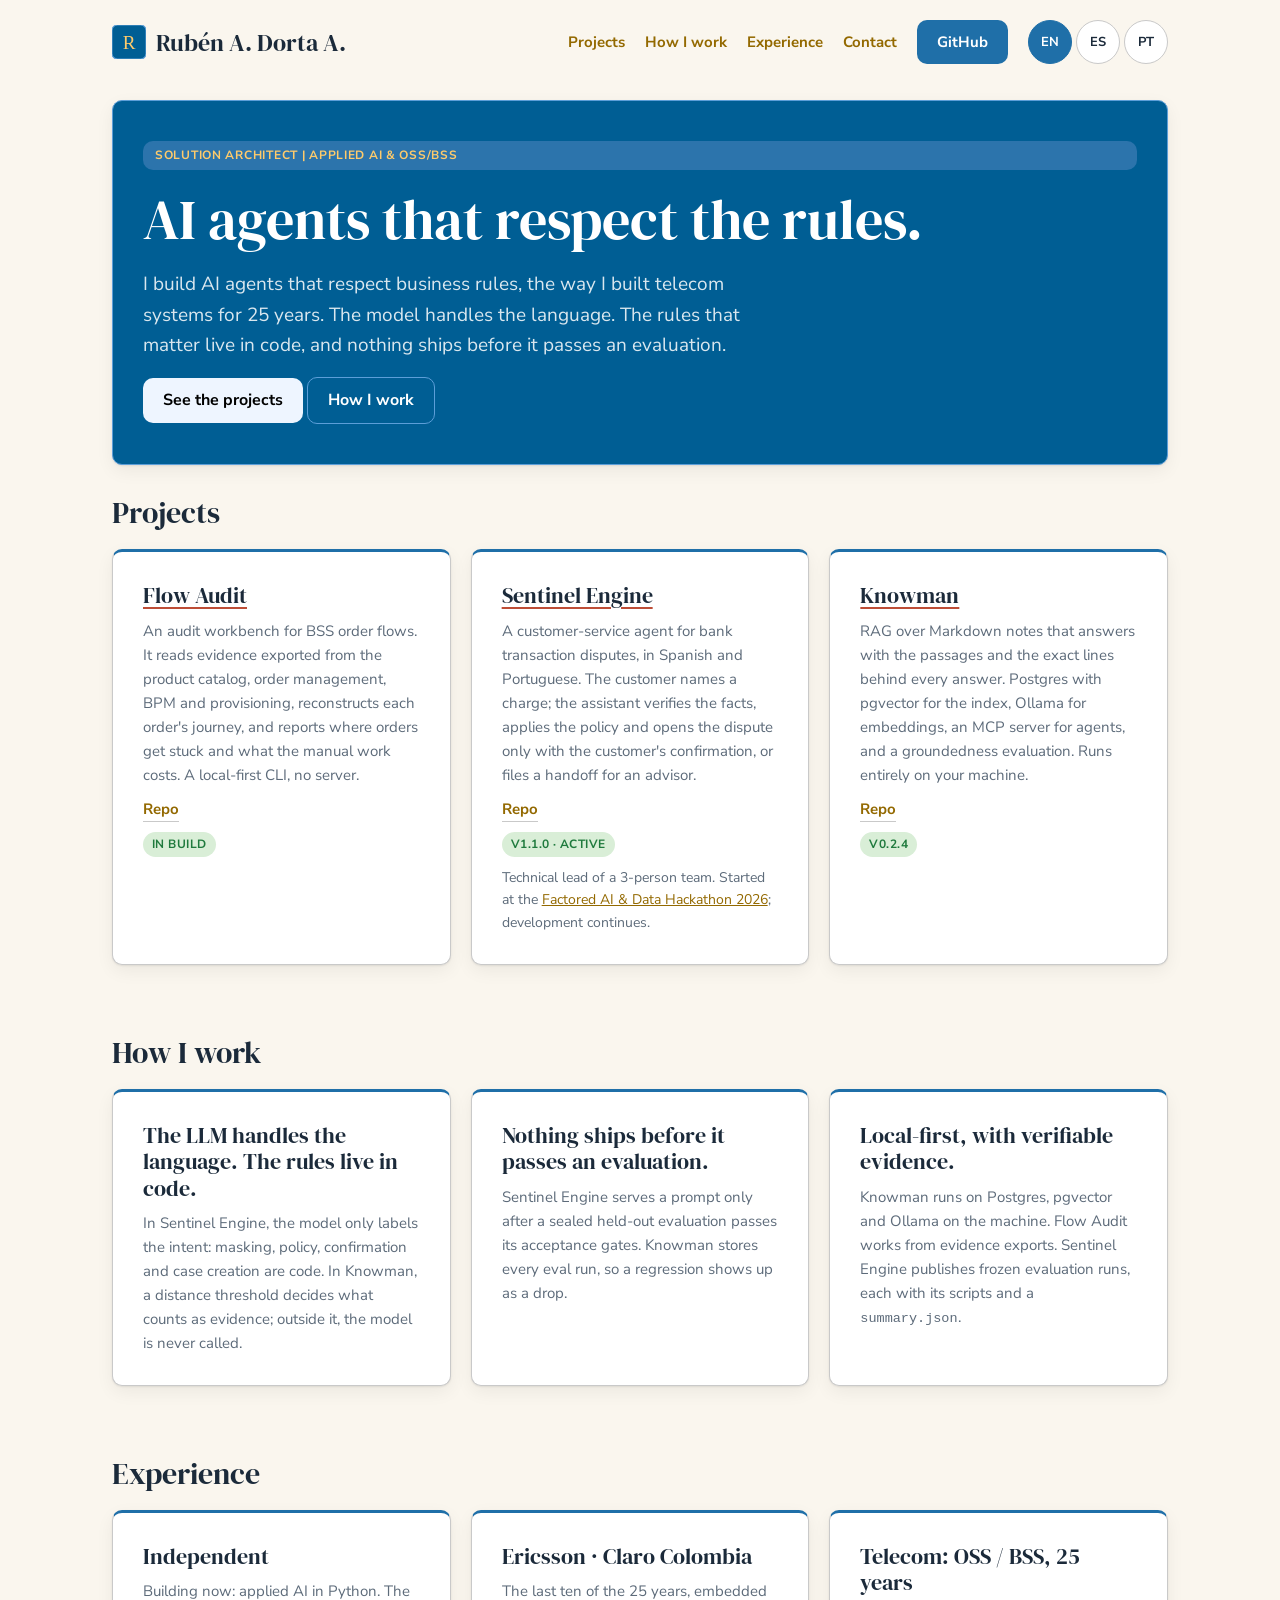
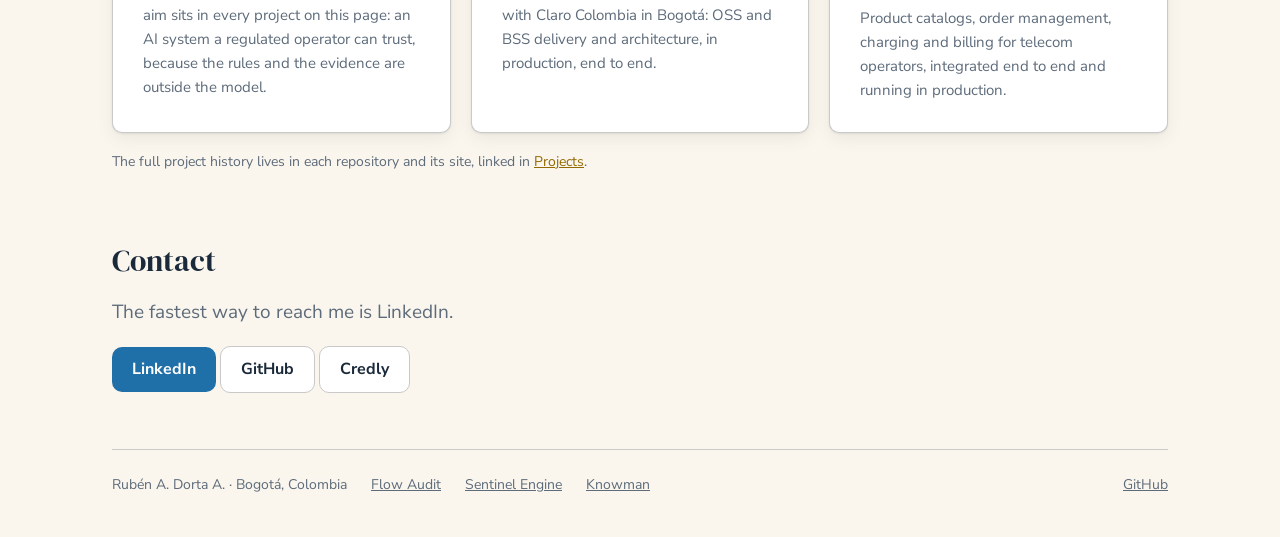
==== commit e58eb640: "feat: add language buttons and es-419 and pt-br pages The site was English only while every project " ====
--- a/index.html
+++ b/index.html
@@ -8,6 +8,10 @@
 <meta name="color-scheme" content="light dark">
 <link rel="icon" href="favicon.svg" type="image/svg+xml">
 <link rel="stylesheet" href="style.css">
+<link rel="alternate" hreflang="en" href="https://rdorta27.github.io/">
+<link rel="alternate" hreflang="es-419" href="https://rdorta27.github.io/es-419/">
+<link rel="alternate" hreflang="pt-BR" href="https://rdorta27.github.io/pt-br/">
+<link rel="alternate" hreflang="x-default" href="https://rdorta27.github.io/">
 </head>
 <body>
 <a class="skip" href="#main">Skip to content</a>
@@ -15,6 +19,7 @@
   <header class="top">
     <a class="logo" href="index.html"><img src="favicon.svg" width="34" height="34" alt="">Rubén A. Dorta A.</a>
     <nav aria-label="Main"><a href="#projects">Projects</a><a href="#how">How I work</a><a href="#experience">Experience</a><a href="#contact">Contact</a><a class="cta" href="https://github.com/rdorta27">GitHub</a></nav>
+    <nav class="langs" aria-label="Language"><a href="/" hreflang="en" lang="en" aria-current="true">EN</a><a href="es-419/" hreflang="es-419" lang="es-419">ES</a><a href="pt-br/" hreflang="pt-BR" lang="pt-BR">PT</a></nav>
   </header>
 
   <main id="main">
--- a/style.css
+++ b/style.css
@@ -71,6 +71,10 @@
 .logo { display: flex; align-items: center; gap: 10px; font: 400 24px var(--serif); color: var(--ink); text-decoration: none; }
 nav { margin-left: auto; display: flex; gap: 6px 20px; flex-wrap: wrap; font-weight: 600; font-size: 15px; align-items: center; }
 nav a { text-decoration: none; padding: 8px 0; }
+.langs { display: inline-flex; gap: 4px; margin-left: 0; }
+.langs a { display: inline-flex; align-items: center; justify-content: center; min-height: 44px; min-width: 44px; padding: 0 10px; border: 1px solid var(--line); border-radius: 999px; background: var(--card); font: 700 13px var(--sans); text-decoration: none; color: var(--ink); }
+.langs a:hover { border-color: var(--line-strong); color: var(--ink); }
+.langs a[aria-current="true"] { background: var(--brand); border-color: var(--brand); color: var(--on-brand); }
 nav a.cta, .btn { display: inline-flex; align-items: center; min-height: 44px; padding: 10px 20px; border-radius: var(--radius); background: var(--brand); color: var(--on-brand); font-weight: 700; text-decoration: none; }
 nav a.cta:hover, .btn:hover { background: var(--brand-hover); color: var(--on-brand); }
 .btn.alt { background: var(--card); color: var(--ink); border: 1px solid var(--line); font-weight: 600; }
@@ -120,5 +124,5 @@
 footer a { color: var(--muted); }
 footer a:hover { color: var(--accent); }
 footer .grow { margin-left: auto; }
-@media (max-width: 520px) { .grow { margin-left: 0; } .lead { font-size: 17px; } }
+@media (max-width: 520px) { .grow { margin-left: 0; } .lead { font-size: 17px; } .langs a { min-width: 0; padding: 0 8px; font-size: 12px; } }
 @media (prefers-reduced-motion: reduce) { html { scroll-behavior: auto; } }
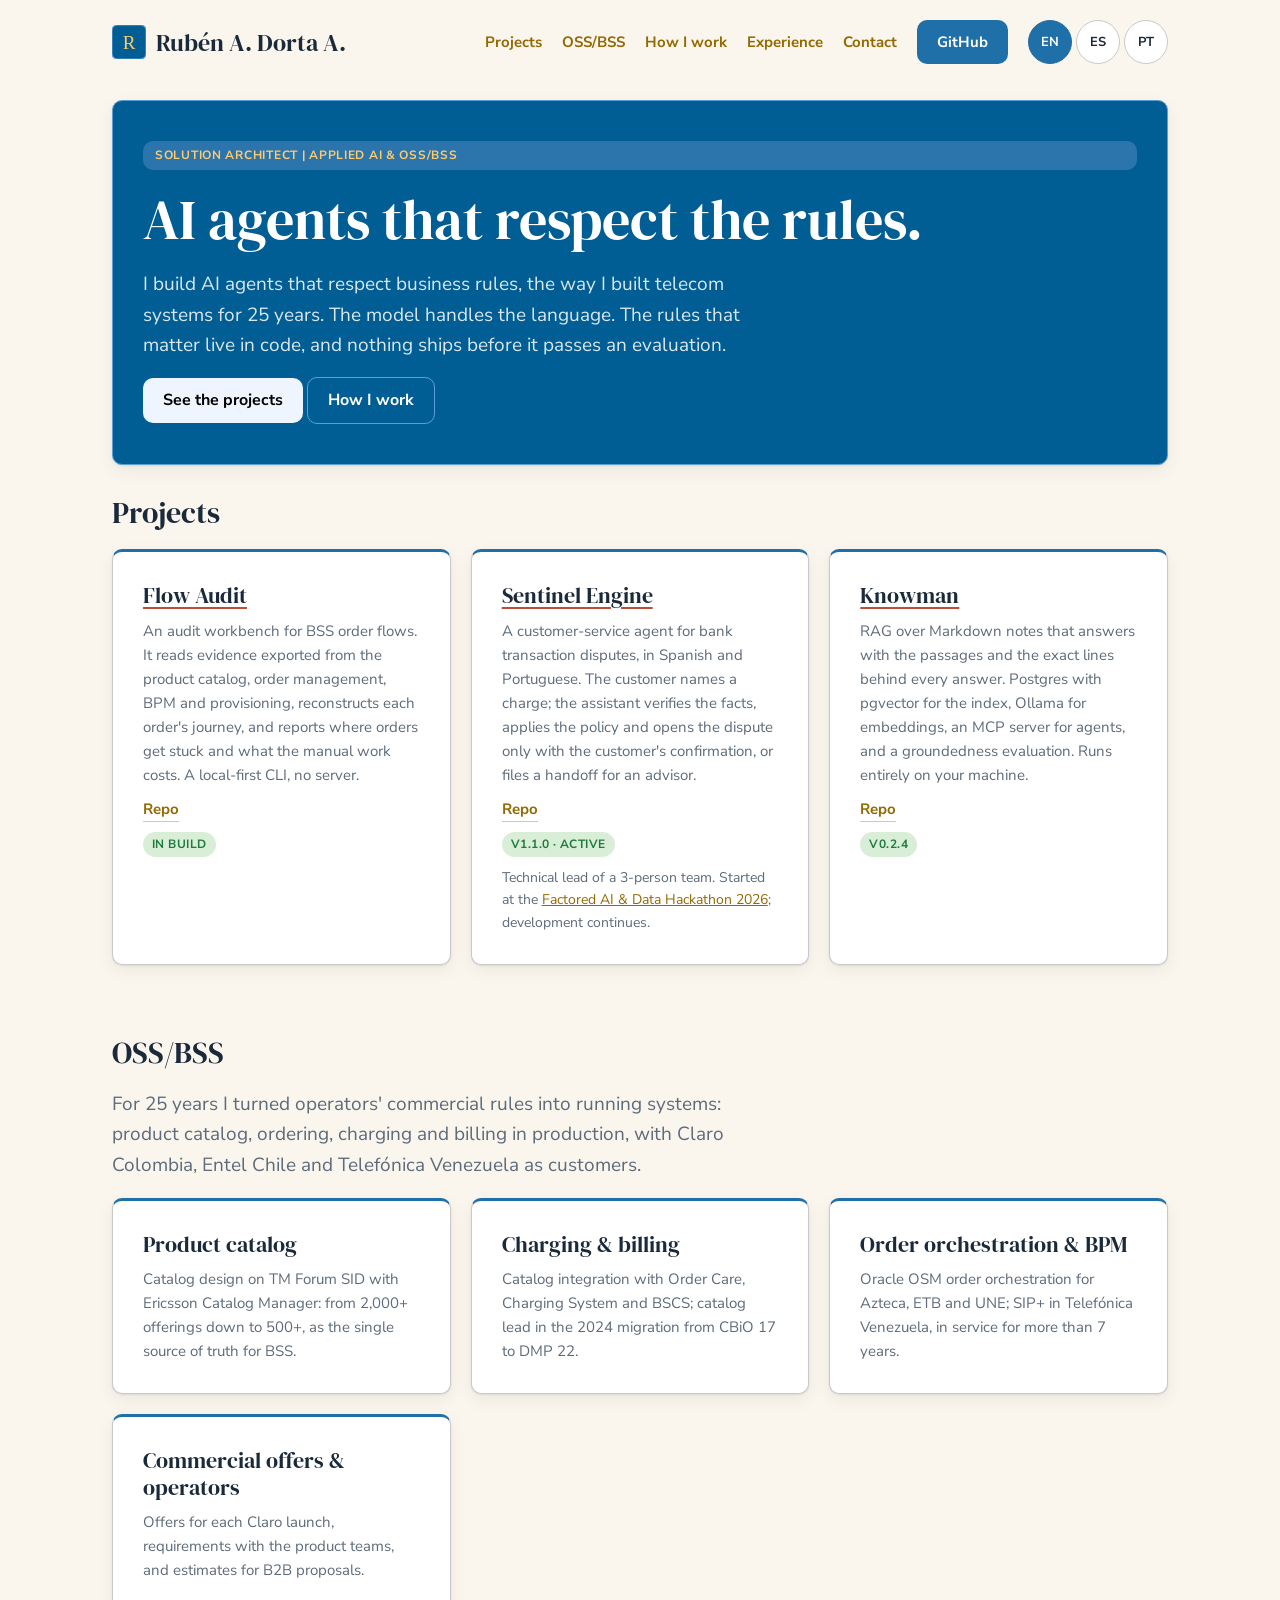
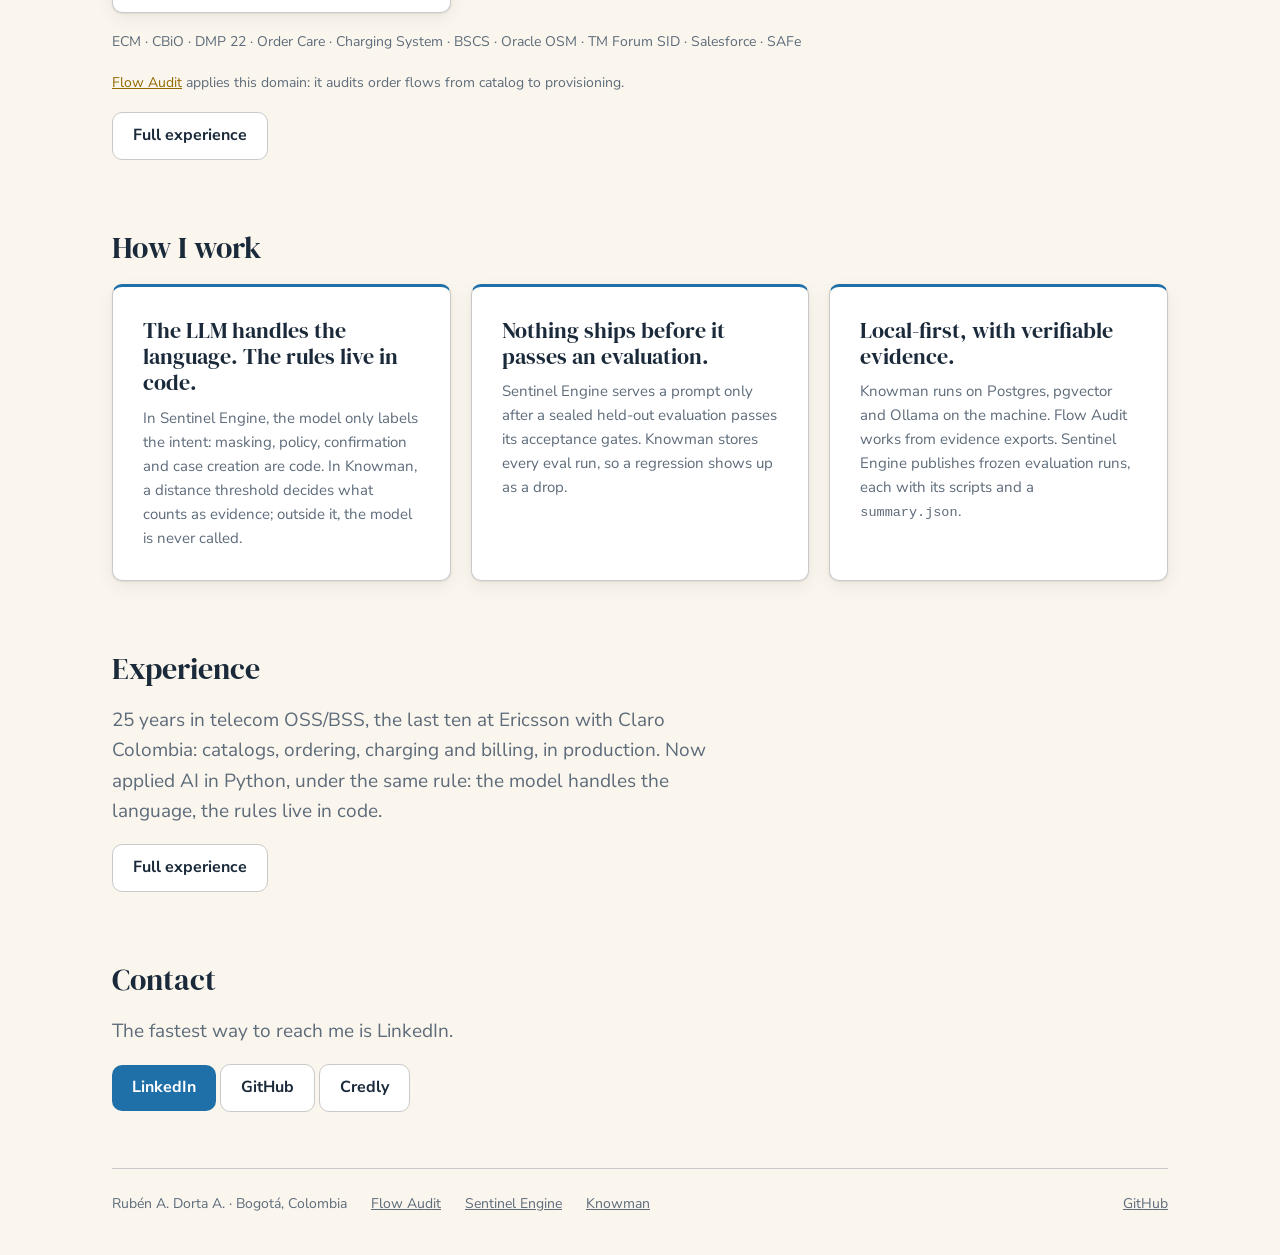
==== commit 219dbf1d: "feat: experience page and OSS/BSS section across the three languages The profile lacked a place for " ====
--- a/index.html
+++ b/index.html
@@ -4,7 +4,7 @@
 <meta charset="utf-8">
 <meta name="viewport" content="width=device-width, initial-scale=1">
 <title>Rubén A. Dorta A. · Solution Architect | Applied AI &amp; OSS/BSS</title>
-<meta name="description" content="Solution Architect in Bogotá. 25 years of telecom OSS/BSS behind AI agents, RAG systems and evaluations in Python: the model handles the language, the rules live in code.">
+<meta name="description" content="Solution Architect in Bogotá. 25 years of telecom OSS/BSS — product catalog, ordering, charging and billing, in production — behind AI agents, RAG systems and evaluations in Python: the model handles the language, the rules live in code.">
 <meta name="color-scheme" content="light dark">
 <link rel="icon" href="favicon.svg" type="image/svg+xml">
 <link rel="stylesheet" href="style.css">
@@ -18,7 +18,7 @@
 <div class="wrap">
   <header class="top">
     <a class="logo" href="index.html"><img src="favicon.svg" width="34" height="34" alt="">Rubén A. Dorta A.</a>
-    <nav aria-label="Main"><a href="#projects">Projects</a><a href="#how">How I work</a><a href="#experience">Experience</a><a href="#contact">Contact</a><a class="cta" href="https://github.com/rdorta27">GitHub</a></nav>
+    <nav aria-label="Main"><a href="#projects">Projects</a><a href="#oss-bss">OSS/BSS</a><a href="#how">How I work</a><a href="experience.html">Experience</a><a href="#contact">Contact</a><a class="cta" href="https://github.com/rdorta27">GitHub</a></nav>
     <nav class="langs" aria-label="Language"><a href="/" hreflang="en" lang="en" aria-current="true">EN</a><a href="es-419/" hreflang="es-419" lang="es-419">ES</a><a href="pt-br/" hreflang="pt-BR" lang="pt-BR">PT</a></nav>
   </header>
 
@@ -58,6 +58,20 @@
       </div>
     </section>
 
+    <section id="oss-bss" aria-labelledby="oss-bss-h">
+      <h2 id="oss-bss-h">OSS/BSS</h2>
+      <p class="lead">For 25 years I turned operators' commercial rules into running systems: product catalog, ordering, charging and billing in production, with Claro Colombia, Entel Chile and Telefónica Venezuela as customers.</p>
+      <div class="grid two">
+        <div class="card"><h3>Product catalog</h3><p>Catalog design on TM Forum SID with Ericsson Catalog Manager: from 2,000+ offerings down to 500+, as the single source of truth for BSS.</p></div>
+        <div class="card"><h3>Charging &amp; billing</h3><p>Catalog integration with Order Care, Charging System and BSCS; catalog lead in the 2024 migration from CBiO 17 to DMP 22.</p></div>
+        <div class="card"><h3>Order orchestration &amp; BPM</h3><p>Oracle OSM order orchestration for Azteca, ETB and UNE; SIP+ in Telefónica Venezuela, in service for more than 7 years.</p></div>
+        <div class="card"><h3>Commercial offers &amp; operators</h3><p>Offers for each Claro launch, requirements with the product teams, and estimates for B2B proposals.</p></div>
+      </div>
+      <p class="note">ECM · CBiO · DMP 22 · Order Care · Charging System · BSCS · Oracle OSM · TM Forum SID · Salesforce · SAFe</p>
+      <p class="note"><a href="https://rdorta27.github.io/flow-audit-site/">Flow Audit</a> applies this domain: it audits order flows from catalog to provisioning.</p>
+      <div class="row"><a class="btn alt" href="experience.html">Full experience</a></div>
+    </section>
+
     <section id="how" aria-labelledby="how-h">
       <h2 id="how-h">How I work</h2>
       <div class="grid">
@@ -78,21 +92,8 @@
 
     <section id="experience" aria-labelledby="experience-h">
       <h2 id="experience-h">Experience</h2>
-      <div class="grid two">
-        <div class="card">
-          <h3>Independent</h3>
-          <p>Building now: applied AI in Python. The aim sits in every project on this page: an AI system a regulated operator can trust, because the rules and the evidence are outside the model.</p>
-        </div>
-        <div class="card">
-          <h3>Ericsson · Claro Colombia</h3>
-          <p>The last ten of the 25 years, embedded with Claro Colombia in Bogotá: OSS and BSS delivery and architecture, in production, end to end.</p>
-        </div>
-        <div class="card">
-          <h3>Telecom: OSS / BSS, 25 years</h3>
-          <p>Product catalogs, order management, charging and billing for telecom operators, integrated end to end and running in production.</p>
-        </div>
-      </div>
-      <p class="note">The full project history lives in each repository and its site, linked in <a href="#projects">Projects</a>.</p>
+      <p class="lead">25 years in telecom OSS/BSS, the last ten at Ericsson with Claro Colombia: catalogs, ordering, charging and billing, in production. Now applied AI in Python, under the same rule: the model handles the language, the rules live in code.</p>
+      <div class="row"><a class="btn alt" href="experience.html">Full experience</a></div>
     </section>
 
     <section id="contact" aria-labelledby="contact-h">
--- a/style.css
+++ b/style.css
@@ -89,20 +89,29 @@
 section { padding: 30px 0 40px; display: flex; flex-direction: column; gap: 18px; }
 
 /* Hero: the theme's color view — the deep azulejo band */
-#home {
+#home, .band {
   background: var(--deep); color: #ffffff; border: 1px solid var(--deep-border);
   border-radius: var(--radius); box-shadow: var(--shadow);
   margin-top: 16px; padding: 40px 30px; gap: 16px;
 }
-#home .lead { color: #ffffff; opacity: .85; }
-#home a { color: var(--tile-accent); }
-#home a:hover { color: #fff5ea; }
-#home .eyebrow { background: var(--deep-card); color: #ffcb6b; }
+#home .lead, .band .lead { color: #ffffff; opacity: .85; }
+#home a, .band a { color: var(--tile-accent); }
+#home a:hover, .band a:hover { color: #fff5ea; }
+#home .eyebrow, .band .eyebrow { background: var(--deep-card); color: #ffcb6b; }
 /* Buttons on the azulejo band: the theme's color-view components. */
-#home .btn { background: #eef5ff; color: #000000; }
-#home .btn:hover { background: #f0f6ff; color: #000000; }
-#home .btn.alt { background: transparent; color: #ffffff; border: 1px solid var(--deep-border); }
-#home .btn.alt:hover { background: rgba(255, 255, 255, 0.10); color: #ffffff; border-color: #ffffff; }
+#home .btn, .band .btn { background: #eef5ff; color: #000000; }
+#home .btn:hover, .band .btn:hover { background: #f0f6ff; color: #000000; }
+#home .btn.alt, .band .btn.alt { background: transparent; color: #ffffff; border: 1px solid var(--deep-border); }
+#home .btn.alt:hover, .band .btn.alt:hover { background: rgba(255, 255, 255, 0.10); color: #ffffff; border-color: #ffffff; }
+
+/* Reverse-chronological timeline for the full experience page */
+.timeline { list-style: none; margin: 0; padding: 4px 0 4px 22px; border-left: 2px solid var(--line-strong); display: flex; flex-direction: column; gap: 30px; }
+.timeline .entry { position: relative; display: flex; flex-direction: column; gap: 6px; }
+.timeline .entry::before { content: ""; position: absolute; left: -29px; top: 7px; width: 12px; height: 12px; border-radius: 999px; background: var(--brand); box-shadow: 0 0 0 3px var(--bg); }
+.entry .role { font: 400 22px var(--serif); margin: 0; color: var(--ink); }
+.entry .meta { color: var(--muted); font-weight: 700; font-size: 14px; }
+.entry .context { margin: 0; color: var(--muted); font-size: 15px; }
+.entry .context b { color: var(--ink); }
 
 .grid { display: grid; grid-template-columns: repeat(auto-fit, minmax(260px, 1fr)); gap: 20px; }
 .grid.two { grid-template-columns: repeat(auto-fit, minmax(300px, 1fr)); }
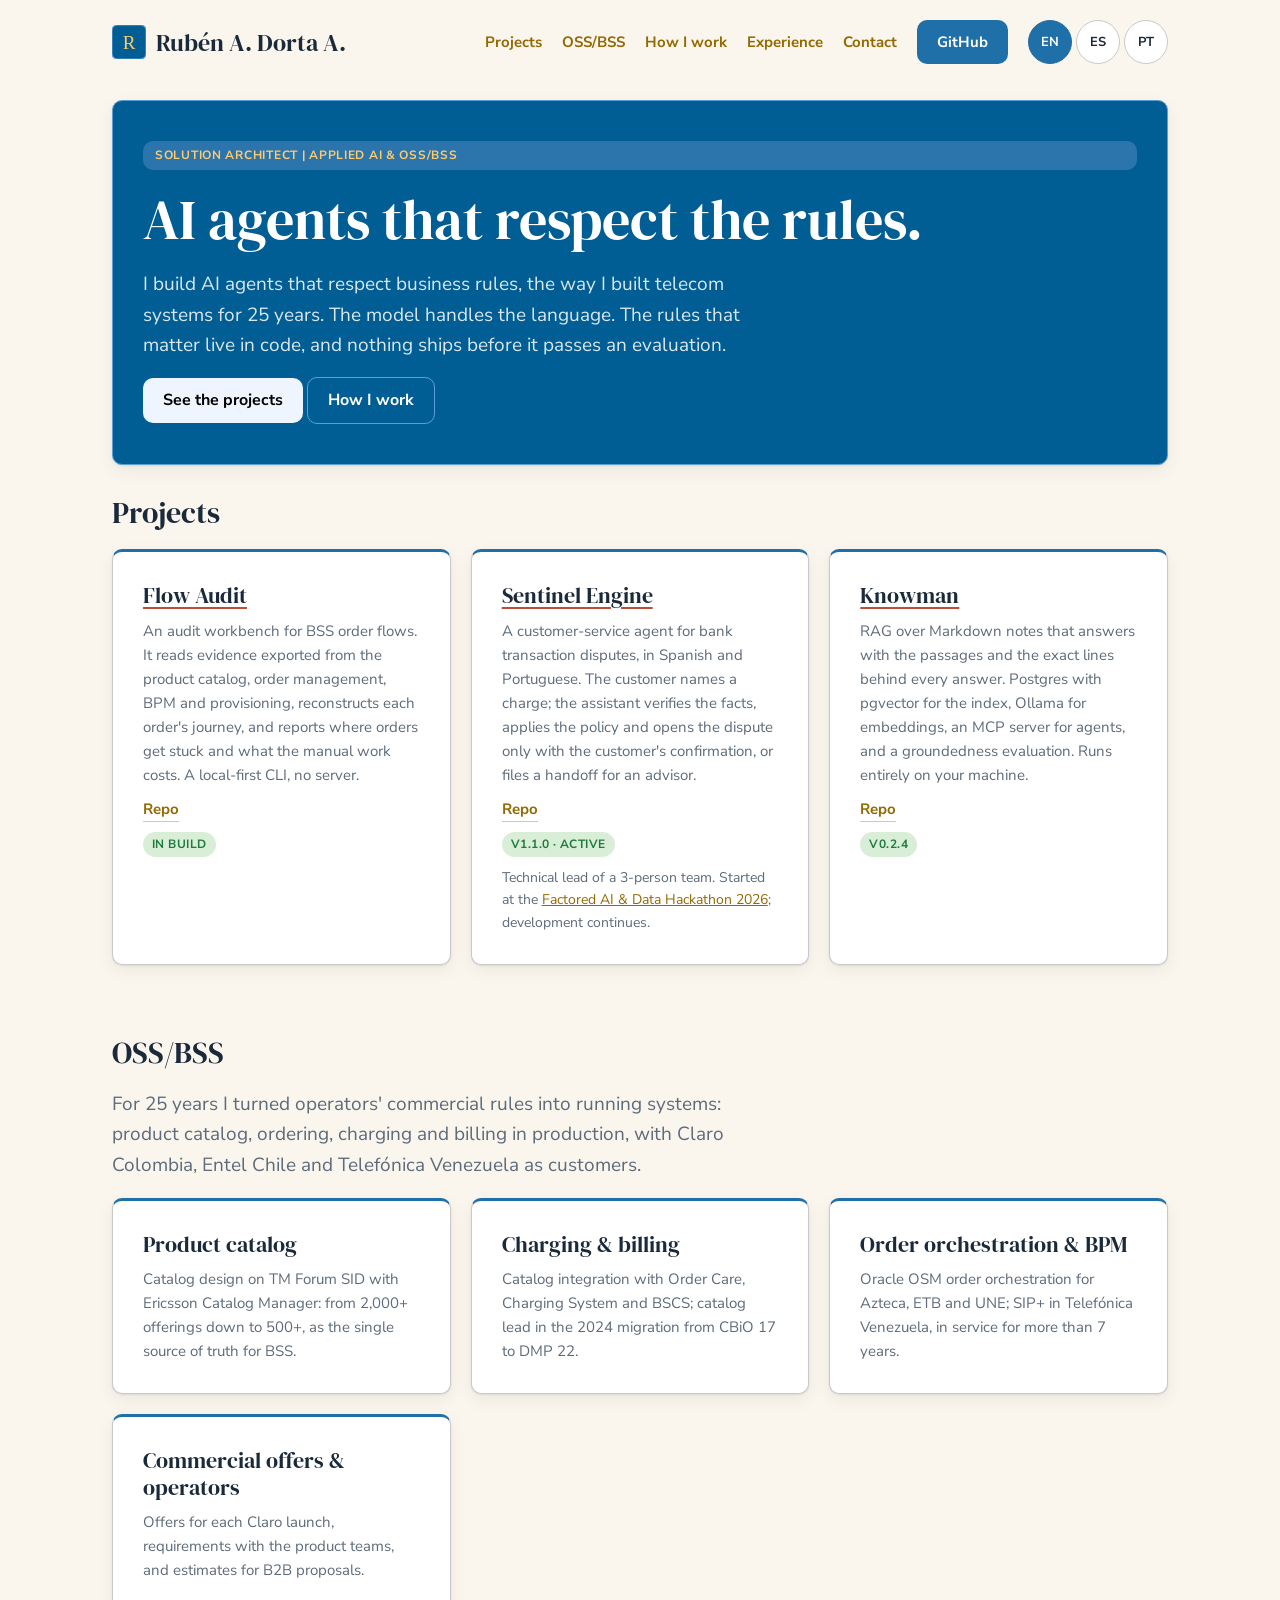
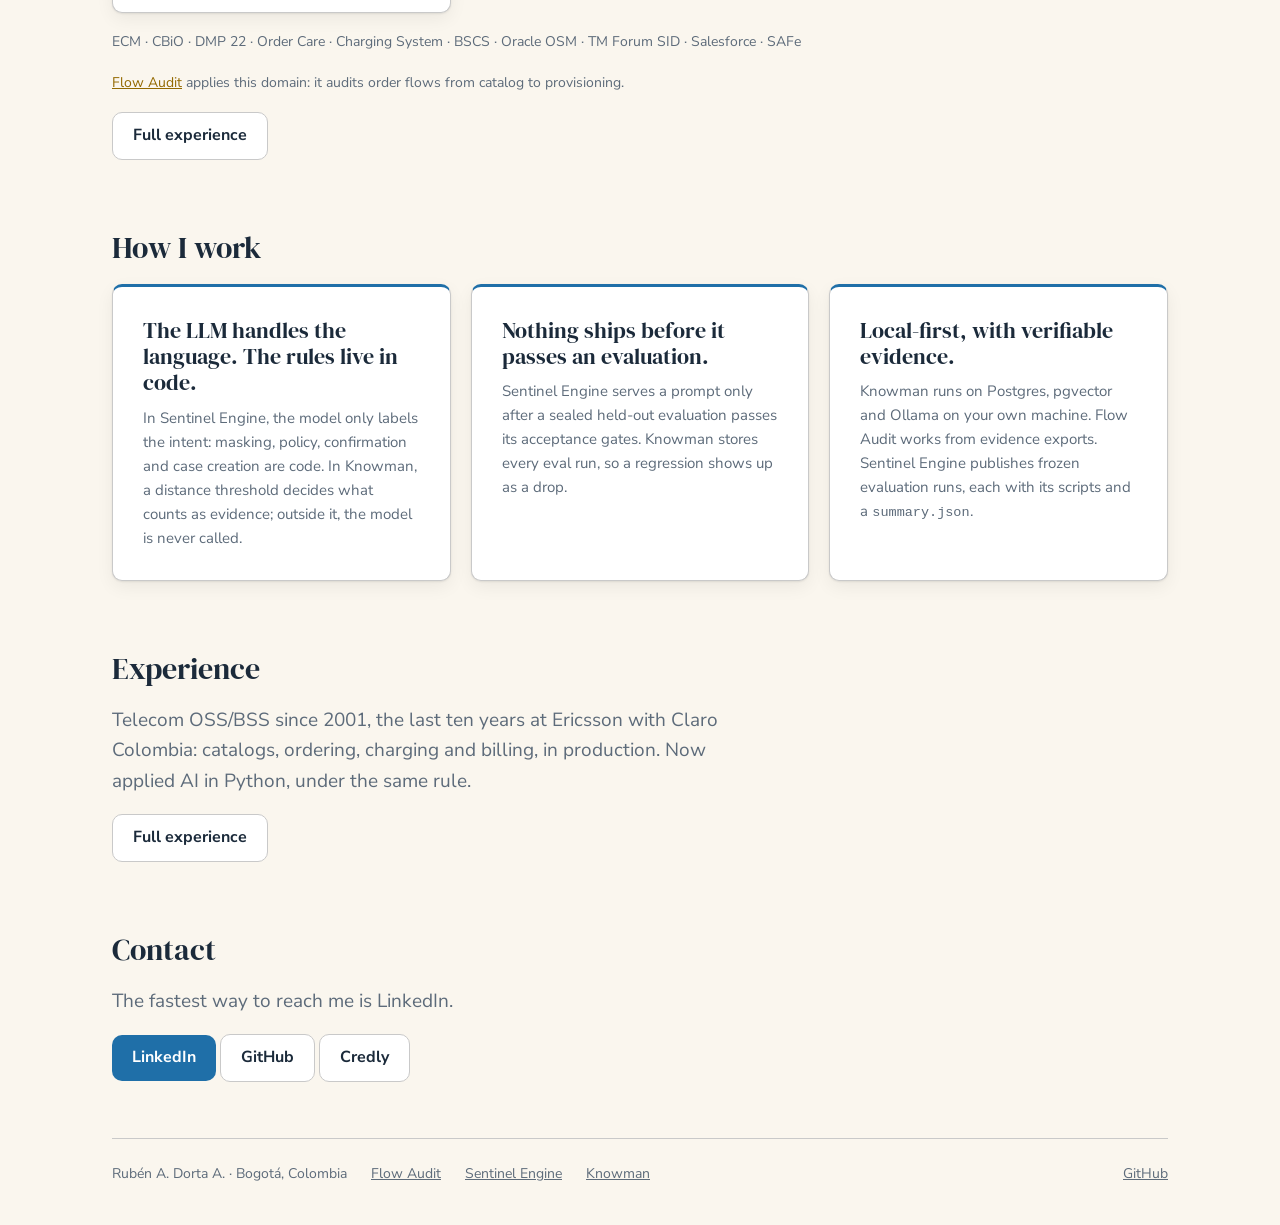
==== commit d774e4c6: "feat: refine experience copy and drop template leftovers The timeline wording now matches how the wo" ====
--- a/index.html
+++ b/index.html
@@ -85,14 +85,14 @@
         </div>
         <div class="card">
           <h3>Local-first, with verifiable evidence.</h3>
-          <p>Knowman runs on Postgres, pgvector and Ollama on the machine. Flow Audit works from evidence exports. Sentinel Engine publishes frozen evaluation runs, each with its scripts and a <code>summary.json</code>.</p>
+          <p>Knowman runs on Postgres, pgvector and Ollama on your own machine. Flow Audit works from evidence exports. Sentinel Engine publishes frozen evaluation runs, each with its scripts and a <code>summary.json</code>.</p>
         </div>
       </div>
     </section>
 
     <section id="experience" aria-labelledby="experience-h">
       <h2 id="experience-h">Experience</h2>
-      <p class="lead">25 years in telecom OSS/BSS, the last ten at Ericsson with Claro Colombia: catalogs, ordering, charging and billing, in production. Now applied AI in Python, under the same rule: the model handles the language, the rules live in code.</p>
+      <p class="lead">Telecom OSS/BSS since 2001, the last ten years at Ericsson with Claro Colombia: catalogs, ordering, charging and billing, in production. Now applied AI in Python, under the same rule.</p>
       <div class="row"><a class="btn alt" href="experience.html">Full experience</a></div>
     </section>
 
--- a/style.css
+++ b/style.css
@@ -1,6 +1,6 @@
 /* Personal site of Rubén Dorta.
-   Theme: "Mediterráneo", from Theme Studio (~/theme-studio, core/www/styles/themes/mediterraneo.css).
-   Palette by Theme Studio: cream background, tile blue, terracotta and gold; the hero carries
+   Theme: "Mediterráneo".
+   Palette: cream background, tile blue, terracotta and gold; the hero carries
    the theme's color view (azulejo deep blue #005e94). Dark mode from the theme's dark view.
    Fonts: DM Serif Display (headings, 400) and Nunito Sans (body), OFL, served from fonts/. */
 
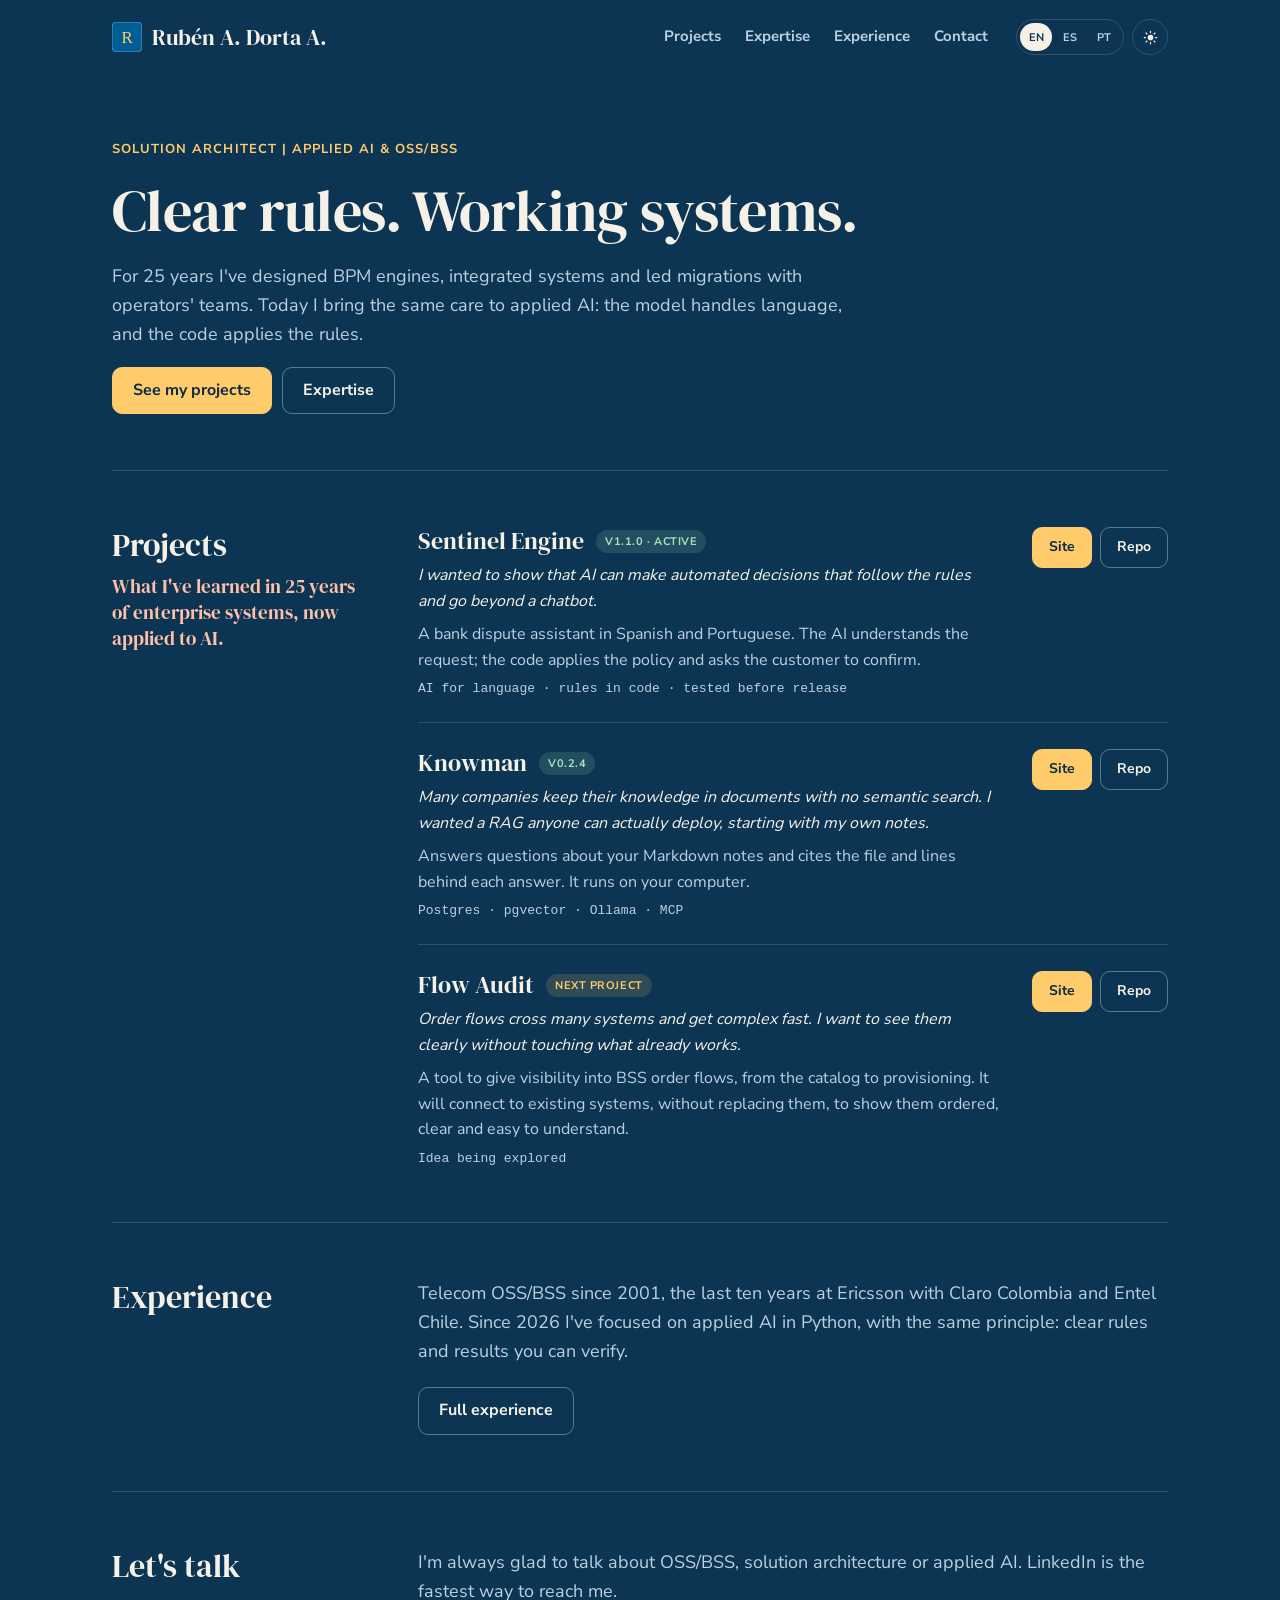
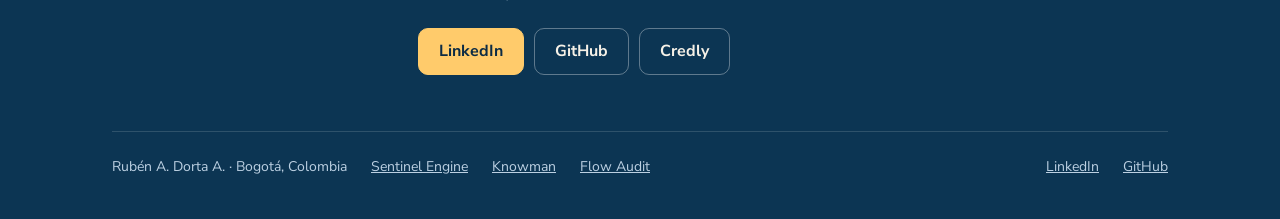
==== commit b3ddbae2: "feat: blue redesign with expertise page and interactive diagrams The site felt like a template: a he" ====
--- a/index.html
+++ b/index.html
@@ -1,118 +1,128 @@
 <!doctype html>
-<html lang="en">
+<html lang="en" data-theme="dark">
 <head>
 <meta charset="utf-8">
 <meta name="viewport" content="width=device-width, initial-scale=1">
 <title>Rubén A. Dorta A. · Solution Architect | Applied AI &amp; OSS/BSS</title>
-<meta name="description" content="Solution Architect in Bogotá. 25 years of telecom OSS/BSS — product catalog, ordering, charging and billing, in production — behind AI agents, RAG systems and evaluations in Python: the model handles the language, the rules live in code.">
-<meta name="color-scheme" content="light dark">
+<meta name="description" content="Solution architect with 25 years in telecom OSS/BSS: BPM, systems integration, platform migrations and work with operators. Today I build applied AI where code applies the business rules.">
+<meta property="og:type" content="website">
+<meta property="og:site_name" content="Rubén A. Dorta A.">
+<meta property="og:title" content="Rubén A. Dorta A. · Solution Architect | Applied AI &amp; OSS/BSS">
+<meta property="og:description" content="Solution architect with 25 years in telecom OSS/BSS: BPM, systems integration, platform migrations and work with operators. Today I build applied AI where code applies the business rules.">
+<meta property="og:url" content="https://rdorta27.github.io/">
+<meta property="og:image" content="https://rdorta27.github.io/og-image.png">
+<meta property="og:image:width" content="1200">
+<meta property="og:image:height" content="630">
+<meta property="og:image:alt" content="Rubén A. Dorta A. · Solution Architect | Applied AI &amp; OSS/BSS">
+<meta property="og:locale" content="en_US">
+<meta property="og:locale:alternate" content="es_419">
+<meta property="og:locale:alternate" content="pt_BR">
+<meta name="twitter:card" content="summary_large_image">
+<meta name="theme-color" content="#0c3553">
 <link rel="icon" href="favicon.svg" type="image/svg+xml">
 <link rel="stylesheet" href="style.css">
 <link rel="alternate" hreflang="en" href="https://rdorta27.github.io/">
 <link rel="alternate" hreflang="es-419" href="https://rdorta27.github.io/es-419/">
 <link rel="alternate" hreflang="pt-BR" href="https://rdorta27.github.io/pt-br/">
 <link rel="alternate" hreflang="x-default" href="https://rdorta27.github.io/">
+<script>document.documentElement.classList.add("js");try{if(localStorage.getItem("theme")==="light")document.documentElement.dataset.theme="light"}catch(e){}</script>
+<script src="site.js" defer></script>
 </head>
 <body>
 <a class="skip" href="#main">Skip to content</a>
 <div class="wrap">
   <header class="top">
-    <a class="logo" href="index.html"><img src="favicon.svg" width="34" height="34" alt="">Rubén A. Dorta A.</a>
-    <nav aria-label="Main"><a href="#projects">Projects</a><a href="#oss-bss">OSS/BSS</a><a href="#how">How I work</a><a href="experience.html">Experience</a><a href="#contact">Contact</a><a class="cta" href="https://github.com/rdorta27">GitHub</a></nav>
-    <nav class="langs" aria-label="Language"><a href="/" hreflang="en" lang="en" aria-current="true">EN</a><a href="es-419/" hreflang="es-419" lang="es-419">ES</a><a href="pt-br/" hreflang="pt-BR" lang="pt-BR">PT</a></nav>
+    <a class="logo" href="index.html"><img src="favicon.svg" width="30" height="30" alt="">Rubén A. Dorta A.</a>
+    <nav class="main-nav" aria-label="Main"><a href="#projects">Projects</a><a href="expertise.html">Expertise</a><a href="experience.html">Experience</a><a href="#contact">Contact</a></nav>
+    <div class="tools">
+      <nav class="langs" aria-label="Language"><a href="./" hreflang="en" lang="en" aria-current="true">EN</a><a href="es-419/" hreflang="es-419" lang="es-419">ES</a><a href="pt-br/" hreflang="pt-BR" lang="pt-BR">PT</a></nav>
+      <button class="theme-toggle" type="button" data-to-light="Switch to light mode" data-to-dark="Switch to dark mode" aria-label="Switch to light mode"><svg class="i-sun" viewBox="0 0 24 24" width="18" height="18" aria-hidden="true"><circle cx="12" cy="12" r="4.5" fill="currentColor"/><path stroke="currentColor" stroke-width="2" stroke-linecap="round" d="M12 2v2M12 20v2M2 12h2M20 12h2M4.9 4.9l1.4 1.4M17.7 17.7l1.4 1.4M4.9 19.1l1.4-1.4M17.7 6.3l1.4-1.4"/></svg><svg class="i-moon" viewBox="0 0 24 24" width="18" height="18" aria-hidden="true"><path fill="currentColor" d="M21 12.8A9 9 0 1 1 11.2 3a7 7 0 0 0 9.8 9.8z"/></svg></button>
+    </div>
   </header>
 
   <main id="main">
-    <section id="home">
-      <span class="eyebrow">Solution Architect | Applied AI &amp; OSS/BSS</span>
-      <h1>AI agents that <span>respect the rules</span>.</h1>
-      <p class="lead">I build AI agents that respect business rules, the way I built telecom systems for 25 years. The model handles the language. The rules that matter live in code, and nothing ships before it passes an evaluation.</p>
-      <div class="row">
-        <a class="btn" href="#projects">See the projects</a>
-        <a class="btn alt" href="#how">How I work</a>
+    <section id="home" class="hero">
+      <div class="hero-text">
+        <span class="eyebrow">Solution Architect | Applied AI &amp; OSS/BSS</span>
+        <h1>Clear rules. Working systems.</h1>
+        <p class="lead">For 25 years I've designed BPM engines, integrated systems and led migrations with operators' teams. Today I bring the same care to applied AI: the model handles language, and the code applies the rules.</p>
+        <div class="row">
+          <a class="btn" href="#projects">See my projects</a>
+          <a class="btn alt" href="expertise.html">Expertise</a>
+        </div>
       </div>
+      <!-- Avatar: uncomment and add the photo at /avatar.jpg (square, 400×400 or larger).
+      <img class="avatar" src="avatar.jpg" width="160" height="160" alt="Rubén A. Dorta A.">
+      -->
     </section>
 
-    <section id="projects" aria-labelledby="projects-h">
-      <h2 id="projects-h">Projects</h2>
-      <div class="grid two">
-        <article class="card project">
-          <h3><a href="https://rdorta27.github.io/flow-audit-site/">Flow Audit</a></h3>
-          <p>An audit workbench for BSS order flows. It reads evidence exported from the product catalog, order management, BPM and provisioning, reconstructs each order's journey, and reports where orders get stuck and what the manual work costs. A local-first CLI, no server.</p>
-          <div class="links"><a href="https://github.com/rdorta27/flow-audit">Repo</a></div>
-          <span class="status">In build</span>
+    <section id="projects" class="sec reveal" aria-labelledby="projects-h">
+      <div class="sec-head">
+        <h2 id="projects-h">Projects</h2>
+        <p class="thread">What I've learned in 25 years of enterprise systems, now applied to AI.</p>
+      </div>
+      <div class="sec-body">
+        <article class="proj">
+          <div class="proj-main">
+            <h3><a href="https://rdorta27.github.io/sentinel-engine-site/">Sentinel Engine</a> <span class="status">v1.1.0 · active</span></h3>
+            <p class="origin">I wanted to show that AI can make automated decisions that follow the rules and go beyond a chatbot.</p>
+            <p>A bank dispute assistant in Spanish and Portuguese. The AI understands the request; the code applies the policy and asks the customer to confirm.</p>
+            <p class="stack">AI for language · rules in code · tested before release</p>
+          </div>
+          <div class="proj-links"><a class="btn sm" href="https://rdorta27.github.io/sentinel-engine-site/">Site</a><a class="btn sm alt" href="https://github.com/rdorta27/sentinel-engine">Repo</a></div>
         </article>
-        <article class="card project">
-          <h3><a href="https://rdorta27.github.io/sentinel-engine-site/">Sentinel Engine</a></h3>
-          <p>A customer-service agent for bank transaction disputes, in Spanish and Portuguese. The customer names a charge; the assistant verifies the facts, applies the policy and opens the dispute only with the customer's confirmation, or files a handoff for an advisor.</p>
-          <div class="links"><a href="https://github.com/rdorta27/sentinel-engine">Repo</a></div>
-          <span class="status">v1.1.0 · active</span>
-          <p class="note">Technical lead of a 3-person team. Started at the <a href="https://github.com/rdorta27/factored-hackathon-2026-sentinel-engine">Factored AI &amp; Data Hackathon 2026</a>; development continues.</p>
+        <article class="proj">
+          <div class="proj-main">
+            <h3><a href="https://rdorta27.github.io/knowman-site/">Knowman</a> <span class="status">v0.2.4</span></h3>
+            <p class="origin">Many companies keep their knowledge in documents with no semantic search. I wanted a RAG anyone can actually deploy, starting with my own notes.</p>
+            <p>Answers questions about your Markdown notes and cites the file and lines behind each answer. It runs on your computer.</p>
+            <p class="stack">Postgres · pgvector · Ollama · MCP</p>
+          </div>
+          <div class="proj-links"><a class="btn sm" href="https://rdorta27.github.io/knowman-site/">Site</a><a class="btn sm alt" href="https://github.com/rdorta27/knowman">Repo</a></div>
         </article>
-        <article class="card project">
-          <h3><a href="https://rdorta27.github.io/knowman-site/">Knowman</a></h3>
-          <p>RAG over Markdown notes that answers with the passages and the exact lines behind every answer. Postgres with pgvector for the index, Ollama for embeddings, an MCP server for agents, and a groundedness evaluation. Runs entirely on your machine.</p>
-          <div class="links"><a href="https://github.com/rdorta27/knowman">Repo</a></div>
-          <span class="status">v0.2.4</span>
+        <article class="proj">
+          <div class="proj-main">
+            <h3><a href="https://rdorta27.github.io/flow-audit-site/">Flow Audit</a> <span class="status building">Next project</span></h3>
+            <p class="origin">Order flows cross many systems and get complex fast. I want to see them clearly without touching what already works.</p>
+            <p>A tool to give visibility into BSS order flows, from the catalog to provisioning. It will connect to existing systems, without replacing them, to show them ordered, clear and easy to understand.</p>
+            <p class="stack">Idea being explored</p>
+          </div>
+          <div class="proj-links"><a class="btn sm" href="https://rdorta27.github.io/flow-audit-site/">Site</a><a class="btn sm alt" href="https://github.com/rdorta27/flow-audit">Repo</a></div>
         </article>
       </div>
     </section>
 
-    <section id="oss-bss" aria-labelledby="oss-bss-h">
-      <h2 id="oss-bss-h">OSS/BSS</h2>
-      <p class="lead">For 25 years I turned operators' commercial rules into running systems: product catalog, ordering, charging and billing in production, with Claro Colombia, Entel Chile and Telefónica Venezuela as customers.</p>
-      <div class="grid two">
-        <div class="card"><h3>Product catalog</h3><p>Catalog design on TM Forum SID with Ericsson Catalog Manager: from 2,000+ offerings down to 500+, as the single source of truth for BSS.</p></div>
-        <div class="card"><h3>Charging &amp; billing</h3><p>Catalog integration with Order Care, Charging System and BSCS; catalog lead in the 2024 migration from CBiO 17 to DMP 22.</p></div>
-        <div class="card"><h3>Order orchestration &amp; BPM</h3><p>Oracle OSM order orchestration for Azteca, ETB and UNE; SIP+ in Telefónica Venezuela, in service for more than 7 years.</p></div>
-        <div class="card"><h3>Commercial offers &amp; operators</h3><p>Offers for each Claro launch, requirements with the product teams, and estimates for B2B proposals.</p></div>
+    <section id="experience" class="sec reveal" aria-labelledby="experience-h">
+      <div class="sec-head">
+        <h2 id="experience-h">Experience</h2>
       </div>
-      <p class="note">ECM · CBiO · DMP 22 · Order Care · Charging System · BSCS · Oracle OSM · TM Forum SID · Salesforce · SAFe</p>
-      <p class="note"><a href="https://rdorta27.github.io/flow-audit-site/">Flow Audit</a> applies this domain: it audits order flows from catalog to provisioning.</p>
-      <div class="row"><a class="btn alt" href="experience.html">Full experience</a></div>
+      <div class="sec-body">
+        <p class="lead">Telecom OSS/BSS since 2001, the last ten years at Ericsson with Claro Colombia and Entel Chile. Since 2026 I've focused on applied AI in Python, with the same principle: clear rules and results you can verify.</p>
+        <div class="row"><a class="btn alt" href="experience.html">Full experience</a></div>
+      </div>
     </section>
 
-    <section id="how" aria-labelledby="how-h">
-      <h2 id="how-h">How I work</h2>
-      <div class="grid">
-        <div class="card">
-          <h3>The LLM handles the language. The rules live in code.</h3>
-          <p>In Sentinel Engine, the model only labels the intent: masking, policy, confirmation and case creation are code. In Knowman, a distance threshold decides what counts as evidence; outside it, the model is never called.</p>
-        </div>
-        <div class="card">
-          <h3>Nothing ships before it passes an evaluation.</h3>
-          <p>Sentinel Engine serves a prompt only after a sealed held-out evaluation passes its acceptance gates. Knowman stores every eval run, so a regression shows up as a drop.</p>
-        </div>
-        <div class="card">
-          <h3>Local-first, with verifiable evidence.</h3>
-          <p>Knowman runs on Postgres, pgvector and Ollama on your own machine. Flow Audit works from evidence exports. Sentinel Engine publishes frozen evaluation runs, each with its scripts and a <code>summary.json</code>.</p>
+    <section id="contact" class="sec reveal" aria-labelledby="contact-h">
+      <div class="sec-head">
+        <h2 id="contact-h">Let's talk</h2>
+      </div>
+      <div class="sec-body">
+        <p class="lead">I'm always glad to talk about OSS/BSS, solution architecture or applied AI. LinkedIn is the fastest way to reach me.</p>
+        <div class="row">
+          <a class="btn" href="https://www.linkedin.com/in/ruben-a-dorta/">LinkedIn</a>
+          <a class="btn alt" href="https://github.com/rdorta27">GitHub</a>
+          <a class="btn alt" href="https://www.credly.com/users/ruben-dorta/badges">Credly</a>
         </div>
       </div>
     </section>
-
-    <section id="experience" aria-labelledby="experience-h">
-      <h2 id="experience-h">Experience</h2>
-      <p class="lead">Telecom OSS/BSS since 2001, the last ten years at Ericsson with Claro Colombia: catalogs, ordering, charging and billing, in production. Now applied AI in Python, under the same rule.</p>
-      <div class="row"><a class="btn alt" href="experience.html">Full experience</a></div>
-    </section>
-
-    <section id="contact" aria-labelledby="contact-h">
-      <h2 id="contact-h">Contact</h2>
-      <p class="lead">The fastest way to reach me is LinkedIn.</p>
-      <div class="row">
-        <a class="btn" href="https://www.linkedin.com/in/ruben-a-dorta/">LinkedIn</a>
-        <a class="btn alt" href="https://github.com/rdorta27">GitHub</a>
-        <a class="btn alt" href="https://www.credly.com/users/ruben-dorta/badges">Credly</a>
-      </div>
-    </section>
   </main>
-
   <footer>
     <span>Rubén A. Dorta A. · Bogotá, Colombia</span>
-    <a href="https://github.com/rdorta27/flow-audit">Flow Audit</a>
     <a href="https://github.com/rdorta27/sentinel-engine">Sentinel Engine</a>
     <a href="https://github.com/rdorta27/knowman">Knowman</a>
-    <a class="grow" href="https://github.com/rdorta27">GitHub</a>
+    <a href="https://github.com/rdorta27/flow-audit">Flow Audit</a>
+    <a class="grow" href="https://www.linkedin.com/in/ruben-a-dorta/">LinkedIn</a>
+    <a href="https://github.com/rdorta27">GitHub</a>
   </footer>
 </div>
 </body>
--- a/style.css
+++ b/style.css
@@ -1,137 +1,220 @@
 /* Personal site of Rubén Dorta.
-   Theme: "Mediterráneo".
-   Palette: cream background, tile blue, terracotta and gold; the hero carries
-   the theme's color view (azulejo deep blue #005e94). Dark mode from the theme's dark view.
+   Theme: "Mediterráneo", Scandinavian cut. Deep azulejo blue is the default for every
+   visitor; the cream view is the optional light theme (toggle in the header).
    Fonts: DM Serif Display (headings, 400) and Nunito Sans (body), OFL, served from fonts/. */
 
-@font-face {
-  font-family: "DM Serif Display";
-  font-style: normal;
-  font-weight: 400;
-  font-display: swap;
-  src: url("fonts/dm-serif-display/dm-serif-display-400.woff2") format("woff2");
-}
-@font-face {
-  font-family: "Nunito Sans";
-  font-style: normal;
-  font-weight: 400;
-  font-display: swap;
-  src: url("fonts/nunito-sans/nunito-sans-400.woff2") format("woff2");
-}
-@font-face {
-  font-family: "Nunito Sans";
-  font-style: normal;
-  font-weight: 700;
-  font-display: swap;
-  src: url("fonts/nunito-sans/nunito-sans-700.woff2") format("woff2");
-}
+@font-face { font-family: "DM Serif Display"; font-style: normal; font-weight: 400; font-display: swap; src: url("fonts/dm-serif-display/dm-serif-display-400.woff2") format("woff2"); }
+@font-face { font-family: "Nunito Sans"; font-style: normal; font-weight: 400; font-display: swap; src: url("fonts/nunito-sans/nunito-sans-400.woff2") format("woff2"); }
+@font-face { font-family: "Nunito Sans"; font-style: normal; font-weight: 700; font-display: swap; src: url("fonts/nunito-sans/nunito-sans-700.woff2") format("woff2"); }
 
 :root {
-  --bg: #faf6ee; --card: #ffffff; --ink: #1b2a3a; --muted: #5d6b7a;
-  --line: #c9c9c9; --line-strong: #939393;
-  --brand: #1f6fa8; --brand-hover: #0d669f; --on-brand: #ffffff;
-  --deep: #005e94; --deep-card: #2c74ac; --deep-border: #5c9ed8;
-  --accent: #936900; --accent-hover: #805b00; --tile-accent: #fff2e3;
-  --secondary: #bd4d36;
-  --ok: #1f7a3d; --ok-bg: #d9eed7;
-  --focus: #936900;
+  --bg: #0c3553; --surface: #103f62; --surface-2: #164c74; --ink: #f6f1e7; --muted: #bcd0e2;
+  --line: rgba(255, 255, 255, 0.14); --line-strong: rgba(255, 255, 255, 0.34);
+  --brand: #ffcb6b; --brand-hover: #ffd88a; --on-brand: #0c2b44;
+  --accent: #ffd27f; --accent-hover: #ffe2a8; --secondary: #ffbfa8;
+  --ok: #a6e6b6; --ok-bg: rgba(166, 230, 182, 0.14); --warn: #ffcb6b; --warn-bg: rgba(255, 203, 107, 0.14);
+  --focus: #ffcb6b;
   --serif: "DM Serif Display", Georgia, serif;
   --sans: "Nunito Sans", system-ui, -apple-system, "Segoe UI", Roboto, Arial, sans-serif;
   --mono: ui-monospace, "Liberation Mono", Menlo, Consolas, monospace;
   --radius: 10px;
-  --shadow: 0 1px 2px rgba(0, 0, 0, 0.08), 0 6px 18px rgba(0, 0, 0, 0.06);
-  --shadow-strong: 0 2px 4px rgba(0, 0, 0, 0.10), 0 12px 32px rgba(0, 0, 0, 0.10);
-}
-@media (prefers-color-scheme: dark) {
-  :root:not([data-theme="light"]) {
-    --bg: #10202e; --card: #182c3d; --ink: #f3ece0; --muted: #b1c1d4;
-    --line: #3a4a59; --line-strong: #6a7a8b;
-    --brand: #5fa8d8; --brand-hover: #68b1e1; --on-brand: #000000;
-    --deep: #005e94; --deep-card: #2c74ac; --deep-border: #97ccff;
-    --accent: #f2c14e; --accent-hover: #fac855; --tile-accent: #43321a;
-    --secondary: #e07a5f;
-    --ok: #4ca360; --ok-bg: #283929;
-    --focus: #f2c14e;
-    --shadow: none; --shadow-strong: none;
-  }
-}
+  color-scheme: dark;
+}
+:root[data-theme="light"] {
+  --bg: #faf6ee; --surface: #ffffff; --surface-2: #f2ece0; --ink: #16222f; --muted: #46525f;
+  --line: #d8d0bf; --line-strong: #8f8674;
+  --brand: #1a5f93; --brand-hover: #134d79; --on-brand: #ffffff;
+  --accent: #7d5900; --accent-hover: #664900; --secondary: #a63f2a;
+  --ok: #1a6b35; --ok-bg: #dcefd9; --warn: #6e4f00; --warn-bg: #fbecd2;
+  --focus: #936900;
+  color-scheme: light;
+}
+
 *, *::before, *::after { box-sizing: border-box; }
 html { scroll-behavior: smooth; }
-body { margin: 0; background: var(--bg); color: var(--ink); font: 400 16px/1.6 var(--sans); }
-::selection { background: #f2bd58; }
+body { margin: 0; background: var(--bg); color: var(--ink); font: 400 16px/1.6 var(--sans); transition: background-color .3s ease, color .3s ease; }
+::selection { background: #f2bd58; color: #10202e; }
 a { color: var(--accent); }
 a:hover { color: var(--accent-hover); }
-:focus-visible { outline: 2px solid var(--focus); outline-offset: 2px; }
+:focus-visible { outline: 2px solid var(--focus); outline-offset: 3px; }
 .skip { position: absolute; left: -999px; top: 8px; background: var(--brand); color: var(--on-brand); padding: 8px 14px; border-radius: var(--radius); z-index: 10; }
 .skip:focus { left: 8px; }
 .wrap { max-width: 1120px; margin: 0 auto; padding: 0 32px; }
-@media (max-width: 520px) { .wrap { padding: 0 16px; } }
-
-header.top { display: flex; align-items: center; gap: 12px 20px; padding: 20px 0; flex-wrap: wrap; }
-.logo { display: flex; align-items: center; gap: 10px; font: 400 24px var(--serif); color: var(--ink); text-decoration: none; }
-nav { margin-left: auto; display: flex; gap: 6px 20px; flex-wrap: wrap; font-weight: 600; font-size: 15px; align-items: center; }
-nav a { text-decoration: none; padding: 8px 0; }
-.langs { display: inline-flex; gap: 4px; margin-left: 0; }
-.langs a { display: inline-flex; align-items: center; justify-content: center; min-height: 44px; min-width: 44px; padding: 0 10px; border: 1px solid var(--line); border-radius: 999px; background: var(--card); font: 700 13px var(--sans); text-decoration: none; color: var(--ink); }
-.langs a:hover { border-color: var(--line-strong); color: var(--ink); }
-.langs a[aria-current="true"] { background: var(--brand); border-color: var(--brand); color: var(--on-brand); }
-nav a.cta, .btn { display: inline-flex; align-items: center; min-height: 44px; padding: 10px 20px; border-radius: var(--radius); background: var(--brand); color: var(--on-brand); font-weight: 700; text-decoration: none; }
-nav a.cta:hover, .btn:hover { background: var(--brand-hover); color: var(--on-brand); }
-.btn.alt { background: var(--card); color: var(--ink); border: 1px solid var(--line); font-weight: 600; }
-.btn.alt:hover { background: var(--card); color: var(--ink); border-color: var(--line-strong); }
-
-.eyebrow { display: inline-block; font-size: 12px; font-weight: 700; letter-spacing: .06em; text-transform: uppercase; padding: 5px 12px; border-radius: var(--radius); background: var(--tile-accent); color: var(--accent); }
-h1, h2, h3 { font-family: var(--serif); font-weight: 400; line-height: 1.2; margin: 0; }
-h1 { font-size: clamp(34px, 6vw, 56px); }
-h2 { font-size: clamp(26px, 4vw, 30px); }
+
+h1, h2, h3 { font-family: var(--serif); font-weight: 400; line-height: 1.15; margin: 0; text-wrap: balance; }
+h1 { font-size: clamp(36px, 5.2vw, 58px); letter-spacing: -0.01em; }
+h2 { font-size: clamp(26px, 3.2vw, 32px); }
 h3 { font-size: 20px; }
-.lead { font-size: 19px; color: var(--muted); max-width: 620px; margin: 0; }
-section { padding: 30px 0 40px; display: flex; flex-direction: column; gap: 18px; }
-
-/* Hero: the theme's color view — the deep azulejo band */
-#home, .band {
-  background: var(--deep); color: #ffffff; border: 1px solid var(--deep-border);
-  border-radius: var(--radius); box-shadow: var(--shadow);
-  margin-top: 16px; padding: 40px 30px; gap: 16px;
-}
-#home .lead, .band .lead { color: #ffffff; opacity: .85; }
-#home a, .band a { color: var(--tile-accent); }
-#home a:hover, .band a:hover { color: #fff5ea; }
-#home .eyebrow, .band .eyebrow { background: var(--deep-card); color: #ffcb6b; }
-/* Buttons on the azulejo band: the theme's color-view components. */
-#home .btn, .band .btn { background: #eef5ff; color: #000000; }
-#home .btn:hover, .band .btn:hover { background: #f0f6ff; color: #000000; }
-#home .btn.alt, .band .btn.alt { background: transparent; color: #ffffff; border: 1px solid var(--deep-border); }
-#home .btn.alt:hover, .band .btn.alt:hover { background: rgba(255, 255, 255, 0.10); color: #ffffff; border-color: #ffffff; }
-
-/* Reverse-chronological timeline for the full experience page */
-.timeline { list-style: none; margin: 0; padding: 4px 0 4px 22px; border-left: 2px solid var(--line-strong); display: flex; flex-direction: column; gap: 30px; }
+p, li { text-wrap: pretty; }
+:lang(es), :lang(pt) { hyphens: auto; }
+.lead { font-size: 18px; line-height: 1.6; color: var(--muted); margin: 0; }
+.note { font-size: 14px; color: var(--muted); margin: 0; }
+code { font-family: var(--mono); font-size: .9em; overflow-wrap: anywhere; }
+.row { display: flex; flex-wrap: wrap; gap: 10px; }
+
+/* Header: logo, four links, then language and theme tools */
+header.top { position: sticky; top: 0; z-index: 5; display: flex; align-items: center; gap: 12px 28px; padding: 14px 0; flex-wrap: wrap; background: var(--bg); border-bottom: 1px solid transparent; transition: border-color .2s ease, background-color .3s ease; }
+header.top.stuck { border-bottom-color: var(--line); }
+/* Full-width background without widening the page */
+header.top { box-shadow: 0 0 0 100vmax var(--bg); clip-path: inset(0 -100vmax); }
+[id] { scroll-margin-top: 96px; }
+.logo { display: flex; align-items: center; gap: 10px; font: 400 22px var(--serif); color: var(--ink); text-decoration: none; }
+.logo:hover { color: var(--ink); }
+.main-nav { margin-left: auto; display: flex; gap: 4px 24px; flex-wrap: wrap; font-weight: 700; font-size: 15px; }
+.main-nav a { color: var(--muted); text-decoration: none; padding: 10px 0; border-bottom: 2px solid transparent; }
+.main-nav a:hover { color: var(--ink); }
+.main-nav a[aria-current] { color: var(--ink); border-bottom-color: var(--brand); }
+.tools { display: flex; align-items: center; gap: 8px; }
+.langs { display: inline-flex; gap: 2px; padding: 3px; border: 1px solid var(--line); border-radius: 999px; }
+.langs a { display: inline-flex; align-items: center; justify-content: center; min-height: 28px; min-width: 32px; padding: 0 6px; border-radius: 999px; font: 700 11px var(--sans); text-decoration: none; color: var(--muted); }
+.langs a:hover { color: var(--ink); }
+.langs a[aria-current="true"] { background: var(--ink); color: var(--bg); }
+.theme-toggle { display: inline-flex; align-items: center; justify-content: center; width: 36px; height: 36px; padding: 0; border: 1px solid var(--line); border-radius: 999px; background: transparent; color: var(--ink); cursor: pointer; }
+.theme-toggle:hover { border-color: var(--line-strong); }
+.theme-toggle svg { width: 15px; height: 15px; }
+.theme-toggle .i-moon { display: none; }
+:root[data-theme="light"] .theme-toggle .i-moon { display: block; }
+:root[data-theme="light"] .theme-toggle .i-sun { display: none; }
+
+/* Buttons */
+.btn { display: inline-flex; align-items: center; min-height: 44px; padding: 10px 20px; border-radius: var(--radius); background: var(--brand); color: var(--on-brand); font-weight: 700; text-decoration: none; border: 1px solid var(--brand); transition: background-color .2s ease, border-color .2s ease; }
+.btn:hover { background: var(--brand-hover); border-color: var(--brand-hover); color: var(--on-brand); }
+.btn.alt { background: transparent; color: var(--ink); border-color: var(--line-strong); }
+.btn.alt:hover { background: transparent; color: var(--ink); border-color: var(--ink); }
+.btn.sm { min-height: 40px; padding: 8px 16px; font-size: 14px; }
+
+/* Hero: no box, the page itself is the color */
+.hero { display: grid; grid-template-columns: 1fr; gap: 28px 48px; padding: 64px 0 56px; }
+.hero.small { padding: 48px 0 40px; }
+.hero-text { display: flex; flex-direction: column; gap: 18px; max-width: 760px; }
+.eyebrow { font-size: 13px; font-weight: 700; letter-spacing: .08em; text-transform: uppercase; color: var(--brand); }
+.hero:has(.avatar) { grid-template-columns: 1fr auto; }
+.hero:has(.avatar) .stats { grid-column: 1 / -1; }
+.avatar { width: 160px; height: 160px; border-radius: 999px; object-fit: cover; border: 3px solid var(--line-strong); }
+.stats { display: grid; grid-template-columns: repeat(3, minmax(0, 1fr)); gap: 24px; margin: 8px 0 0; padding-top: 24px; border-top: 1px solid var(--line); }
+.stats div { display: flex; flex-direction: column; gap: 4px; }
+.stats dt { font: 400 clamp(32px, 4vw, 44px)/1 var(--serif); color: var(--ink); font-variant-numeric: tabular-nums; }
+.stats dd { margin: 0; color: var(--muted); font-size: 15px; }
+
+/* Sections: title column on the left (sticky), content on the right */
+.sec { display: grid; grid-template-columns: 250px minmax(0, 1fr); gap: 20px 56px; padding: 56px 0; border-top: 1px solid var(--line); }
+.sec-head { position: sticky; top: 96px; align-self: start; display: flex; flex-direction: column; gap: 10px; }
+.sec-body { display: flex; flex-direction: column; gap: 22px; min-width: 0; }
+.thread { margin: 0; font: 400 19px/1.35 var(--serif); color: var(--secondary); }
+.sec.cta { grid-template-columns: 1fr; }
+
+/* Projects as rows separated by hairlines */
+.proj { display: grid; grid-template-columns: minmax(0, 1fr) auto; gap: 16px 32px; padding: 0 0 26px; border-bottom: 1px solid var(--line); }
+.proj + .proj { padding-top: 4px; }
+.proj:last-child { border-bottom: 0; padding-bottom: 0; }
+.proj-main { display: flex; flex-direction: column; gap: 8px; }
+.proj h3 { font-size: 24px; display: flex; align-items: center; flex-wrap: wrap; gap: 6px 12px; }
+.proj h3 a { color: var(--ink); text-decoration: none; }
+.proj h3 a:hover { color: var(--accent); }
+.proj p { margin: 0; color: var(--muted); }
+.proj p.origin { color: var(--ink); font-style: italic; }
+.proj p.stack { font: 13px var(--mono); color: var(--muted); }
+.proj-links { display: flex; gap: 8px; align-items: flex-start; }
+.status { font: 700 11px var(--sans); letter-spacing: .05em; text-transform: uppercase; padding: 4px 9px; border-radius: 999px; background: var(--ok-bg); color: var(--ok); }
+.status.building { background: var(--warn-bg); color: var(--warn); }
+
+/* Lists of capabilities: two columns, hairline on top */
+.items { list-style: none; margin: 0; padding: 0; display: grid; grid-template-columns: repeat(2, minmax(0, 1fr)); gap: 22px 32px; }
+.items.cols3 { grid-template-columns: repeat(3, minmax(0, 1fr)); }
+.items li { display: flex; flex-direction: column; gap: 6px; padding-top: 14px; border-top: 1px solid var(--line-strong); }
+.items h3 { font: 700 16px/1.35 var(--sans); }
+.items p { margin: 0; color: var(--muted); font-size: 15px; }
+
+/* Interactive diagrams: a step line with selectable nodes and a detail panel */
+.diagram { display: flex; flex-direction: column; gap: 14px; }
+.flow { --steps: 5; list-style: none; margin: 0; padding: 0; display: grid; grid-template-columns: repeat(var(--steps), minmax(0, 1fr)); position: relative; }
+.flow li { position: relative; }
+.flow button { position: relative; width: 100%; min-height: 44px; text-align: left; background: transparent; border: 0; border-top: 2px solid var(--line-strong); padding: 16px 10px 4px 0; color: var(--muted); font: 700 15px/1.3 var(--sans); cursor: pointer; transition: color .2s ease, border-color .3s ease; }
+.flow button::before { content: ""; position: absolute; top: -8px; left: 0; width: 14px; height: 14px; border-radius: 999px; background: var(--bg); border: 2px solid var(--line-strong); transition: background-color .3s ease, border-color .3s ease, transform .3s ease; }
+.flow button .n { display: block; font: 12px var(--mono); margin-bottom: 2px; }
+.flow button:hover { color: var(--ink); }
+.flow button.done { border-top-color: var(--brand); }
+.flow button.done::before { border-color: var(--brand); }
+.flow button[aria-selected="true"] { color: var(--ink); border-top-color: var(--brand); }
+.flow button[aria-selected="true"]::before { background: var(--brand); border-color: var(--brand); transform: scale(1.25); }
+.panel { padding: 20px 24px; background: var(--surface); border: 1px solid var(--line); border-radius: var(--radius); }
+.panel p { margin: 0; color: var(--ink); }
+.js .panel { animation: fade .35s ease; }
+.panel .cols { display: grid; grid-template-columns: repeat(2, minmax(0, 1fr)); gap: 20px 32px; }
+.panel h3 { font: 700 12px var(--sans); letter-spacing: .08em; text-transform: uppercase; color: var(--muted); margin-bottom: 6px; }
+.panel .ai h3 { color: var(--secondary); }
+.layer-toggle { align-self: flex-start; min-height: 40px; padding: 6px 14px; border-radius: 999px; border: 1px dashed var(--secondary); background: transparent; color: var(--secondary); font: 700 13px var(--sans); cursor: pointer; }
+.layer-toggle[aria-pressed="true"] { background: var(--secondary); color: var(--bg); border-style: solid; }
+/* AI layer: a lane aligned with the stages, hidden until toggled (only with JS) */
+.diagram-head { display: flex; align-items: center; flex-wrap: wrap; gap: 8px 16px; }
+.legend { margin: 0; font-size: 14px; color: var(--muted); }
+.ai-lane { display: grid; grid-template-columns: repeat(5, minmax(0, 1fr)); gap: 8px; padding-top: 12px; border-top: 1px dashed var(--secondary); }
+.lane-item { min-width: 0; padding: 6px 12px; border-radius: 999px; border: 1px solid var(--secondary); color: var(--secondary); font: 700 13px var(--sans); white-space: nowrap; overflow: hidden; text-overflow: ellipsis; transition: background-color .25s ease, color .25s ease; }
+.lane-item.soon { border-style: dashed; text-align: center; opacity: .8; }
+.lane-item.active { background: var(--secondary); color: var(--bg); opacity: 1; }
+.js [data-layered]:not(.layer-on) .ai-lane, .js [data-layered]:not(.layer-on) .legend, .js [data-layered]:not(.layer-on) .panel .ai { display: none; }
+.layer-on .ai-lane, .layer-on .legend, .layer-on .panel .ai { animation: fade .4s ease; }
+.js [data-layered]:not(.layer-on) .panel .cols { grid-template-columns: 1fr; }
+@keyframes fade { from { opacity: 0; transform: translateY(6px); } to { opacity: 1; transform: none; } }
+
+/* Experience timeline: the line fills with the scroll (site.js sets --progress) */
+.timeline-sec { padding: 24px 0 40px; border-top: 1px solid var(--line); }
+.timeline { position: relative; list-style: none; margin: 0; padding: 8px 0 8px 26px; border-left: 2px solid var(--line); display: flex; flex-direction: column; gap: 36px; max-width: 820px; }
+.timeline::before { content: ""; position: absolute; left: -2px; top: 0; width: 2px; height: calc(var(--progress, 1) * 100%); background: var(--brand); }
 .timeline .entry { position: relative; display: flex; flex-direction: column; gap: 6px; }
-.timeline .entry::before { content: ""; position: absolute; left: -29px; top: 7px; width: 12px; height: 12px; border-radius: 999px; background: var(--brand); box-shadow: 0 0 0 3px var(--bg); }
-.entry .role { font: 400 22px var(--serif); margin: 0; color: var(--ink); }
-.entry .meta { color: var(--muted); font-weight: 700; font-size: 14px; }
-.entry .context { margin: 0; color: var(--muted); font-size: 15px; }
-.entry .context b { color: var(--ink); }
-
-.grid { display: grid; grid-template-columns: repeat(auto-fit, minmax(260px, 1fr)); gap: 20px; }
-.grid.two { grid-template-columns: repeat(auto-fit, minmax(300px, 1fr)); }
-.card { background: var(--card); border: 1px solid var(--line); border-top: 3px solid var(--brand); border-radius: var(--radius); padding: 30px; display: flex; flex-direction: column; gap: 10px; min-width: 0; box-shadow: var(--shadow); }
-.card p { margin: 0; color: var(--muted); font-size: 15px; line-height: 1.6; }
-.card h3 { font-size: 22px; }
-.card h3 a { color: var(--ink); text-decoration: underline; text-decoration-color: var(--secondary); text-decoration-thickness: 2px; text-underline-offset: 4px; }
-.card h3 a:hover { color: var(--accent); }
-.card .links { display: flex; gap: 16px; font-weight: 700; font-size: 15px; }
-.card .links a { text-decoration: none; border-bottom: 1px solid var(--line); }
-.card .links a:hover { border-bottom-color: var(--accent); }
-.card p.note { font-size: 14px; }
-.card p.note a { text-decoration: underline; }
-.status { align-self: flex-start; font-size: 12px; font-weight: 700; letter-spacing: .04em; text-transform: uppercase; padding: 3px 9px; border-radius: 999px; background: var(--ok-bg); color: var(--ok); }
-code { font-family: var(--mono); font-size: .9em; overflow-wrap: anywhere; }
-.note { font-size: 14px; color: var(--muted); margin: 0; }
-
-footer { border-top: 1px solid var(--line); margin-top: 16px; padding: 24px 0 40px; display: flex; gap: 12px 24px; flex-wrap: wrap; font-size: 14px; color: var(--muted); }
+.timeline .entry::before { content: ""; position: absolute; left: -34px; top: 8px; width: 12px; height: 12px; border-radius: 999px; background: var(--brand); box-shadow: 0 0 0 4px var(--bg); transition: transform .3s ease; }
+.timeline ul { margin: 4px 0 0; padding-left: 20px; color: var(--muted); }
+.timeline ul li + li { margin-top: 4px; }
+.entry .role { font: 400 22px var(--serif); }
+.entry .meta { color: var(--brand); font: 700 13px var(--mono); }
+.entry .context { margin: 0; color: var(--muted); }
+
+/* Reveal on scroll (only with JS; without it everything is visible) */
+.js .reveal, .js .timeline .entry { opacity: 0; transform: translateY(16px); transition: opacity .6s ease, transform .6s ease; }
+.js .reveal.in, .js .timeline .entry.in { opacity: 1; transform: none; }
+.js .timeline .entry:not(.in)::before { transform: scale(.5); }
+
+footer { border-top: 1px solid var(--line); padding: 24px 0 40px; display: flex; gap: 12px 24px; flex-wrap: wrap; font-size: 14px; color: var(--muted); }
 footer a { color: var(--muted); }
-footer a:hover { color: var(--accent); }
+footer a:hover { color: var(--ink); }
 footer .grow { margin-left: auto; }
-@media (max-width: 520px) { .grow { margin-left: 0; } .lead { font-size: 17px; } .langs a { min-width: 0; padding: 0 8px; font-size: 12px; } }
-@media (prefers-reduced-motion: reduce) { html { scroll-behavior: auto; } }
+
+@media (max-width: 860px) {
+  .sec { grid-template-columns: 1fr; padding: 44px 0; }
+  .sec-head { position: static; }
+  .items.cols3 { grid-template-columns: 1fr; }
+  .proj { grid-template-columns: 1fr; }
+  .flow { grid-template-columns: 1fr; }
+  .ai-lane { display: none !important; }
+  .flow button { border-top: 0; border-left: 2px solid var(--line-strong); padding: 10px 0 10px 22px; }
+  .flow button::before { top: 16px; left: -8px; }
+  .flow button.done, .flow button[aria-selected="true"] { border-left-color: var(--brand); }
+  .main-nav { margin-left: 0; order: 3; width: 100%; }
+  .tools { margin-left: auto; }
+}
+@media (max-width: 600px) {
+  .wrap { padding: 0 16px; }
+  .items, .panel .cols, .stats { grid-template-columns: 1fr; }
+  .hero { padding: 40px 0; }
+  .hero:has(.avatar) { grid-template-columns: 1fr; }
+  .hero .avatar { order: -1; width: 96px; height: 96px; }
+  .lead { font-size: 17px; }
+  .main-nav { gap: 4px 14px; font-size: 14px; }
+  footer .grow { margin-left: 0; }
+}
+@media (prefers-reduced-motion: reduce) {
+  html { scroll-behavior: auto; }
+  *, *::before, *::after { animation: none !important; transition: none !important; }
+  .js .reveal, .js .timeline .entry { opacity: 1; transform: none; }
+}
+
+/* Subheadings inside a section (diagram titles) */
+.sec-body h3.sub { font-size: 22px; margin-top: 8px; }
+.sec-body h3.sub + .note { margin-top: -14px; }
+/* Learning: year on the left, course on the right */
+.years { list-style: none; margin: 0; padding: 0; display: flex; flex-direction: column; }
+.years li { display: grid; grid-template-columns: 120px minmax(0, 1fr); gap: 4px 24px; padding: 12px 0; border-top: 1px solid var(--line); }
+.years li:last-child { border-bottom: 1px solid var(--line); }
+.years .year { font: 700 13px/1.9 var(--mono); color: var(--brand); }
+.years p { margin: 0; color: var(--ink); }
+@media (max-width: 600px) { .years li { grid-template-columns: 1fr; } }
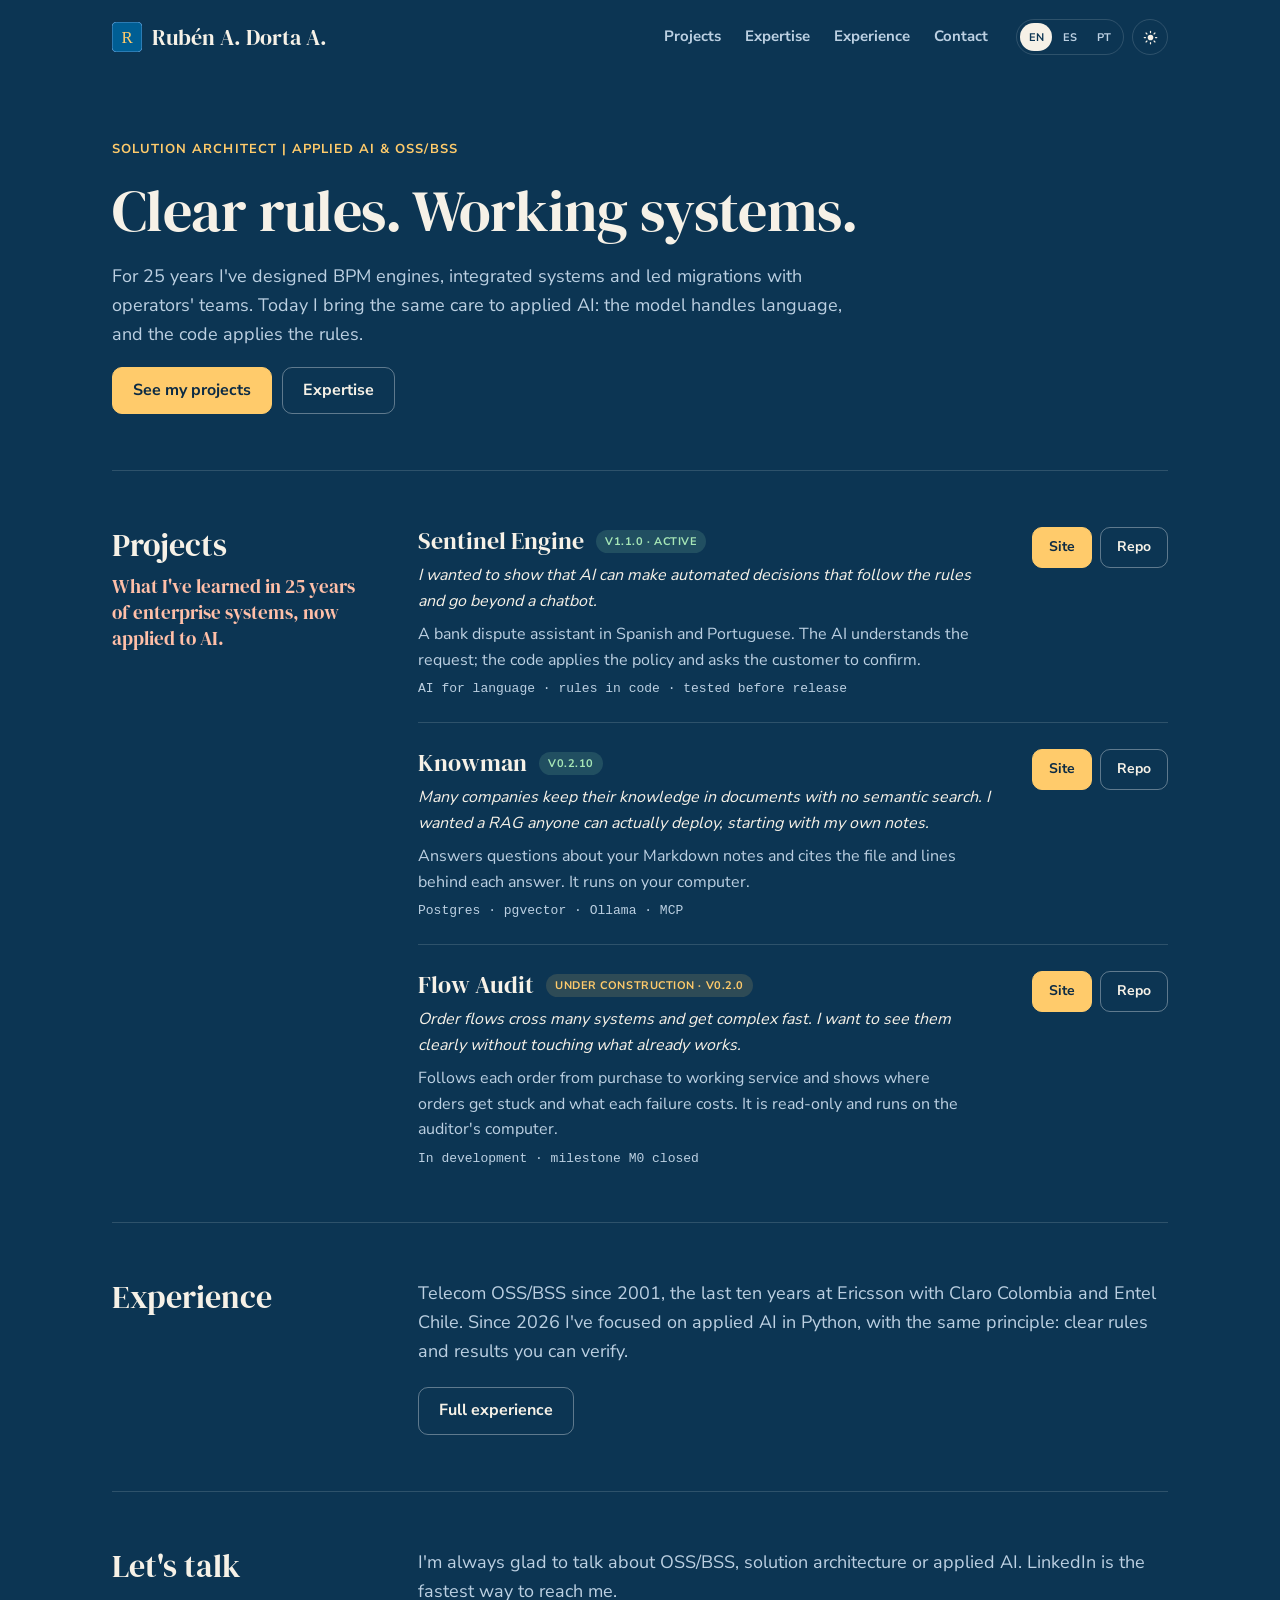
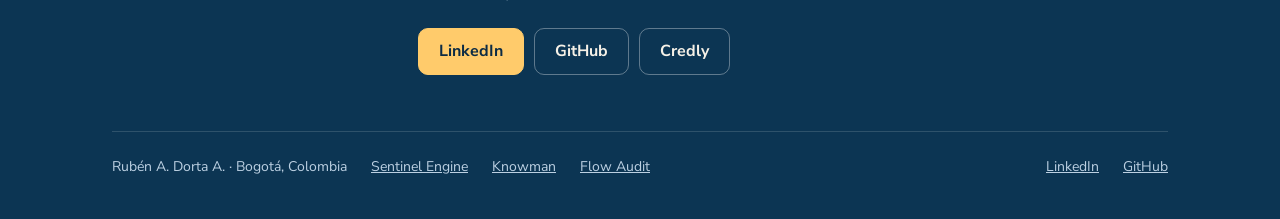
==== commit a0f5d833: "feat: flow audit under construction and new knowman version on cards The project cards still present" ====
--- a/index.html
+++ b/index.html
@@ -73,7 +73,7 @@
         </article>
         <article class="proj">
           <div class="proj-main">
-            <h3><a href="https://rdorta27.github.io/knowman-site/">Knowman</a> <span class="status">v0.2.4</span></h3>
+            <h3><a href="https://rdorta27.github.io/knowman-site/">Knowman</a> <span class="status">v0.2.10</span></h3>
             <p class="origin">Many companies keep their knowledge in documents with no semantic search. I wanted a RAG anyone can actually deploy, starting with my own notes.</p>
             <p>Answers questions about your Markdown notes and cites the file and lines behind each answer. It runs on your computer.</p>
             <p class="stack">Postgres · pgvector · Ollama · MCP</p>
@@ -82,10 +82,10 @@
         </article>
         <article class="proj">
           <div class="proj-main">
-            <h3><a href="https://rdorta27.github.io/flow-audit-site/">Flow Audit</a> <span class="status building">Next project</span></h3>
+            <h3><a href="https://rdorta27.github.io/flow-audit-site/">Flow Audit</a> <span class="status building">Under construction · v0.2.0</span></h3>
             <p class="origin">Order flows cross many systems and get complex fast. I want to see them clearly without touching what already works.</p>
-            <p>A tool to give visibility into BSS order flows, from the catalog to provisioning. It will connect to existing systems, without replacing them, to show them ordered, clear and easy to understand.</p>
-            <p class="stack">Idea being explored</p>
+            <p>Follows each order from purchase to working service and shows where orders get stuck and what each failure costs. It is read-only and runs on the auditor's computer.</p>
+            <p class="stack">In development · milestone M0 closed</p>
           </div>
           <div class="proj-links"><a class="btn sm" href="https://rdorta27.github.io/flow-audit-site/">Site</a><a class="btn sm alt" href="https://github.com/rdorta27/flow-audit">Repo</a></div>
         </article>
